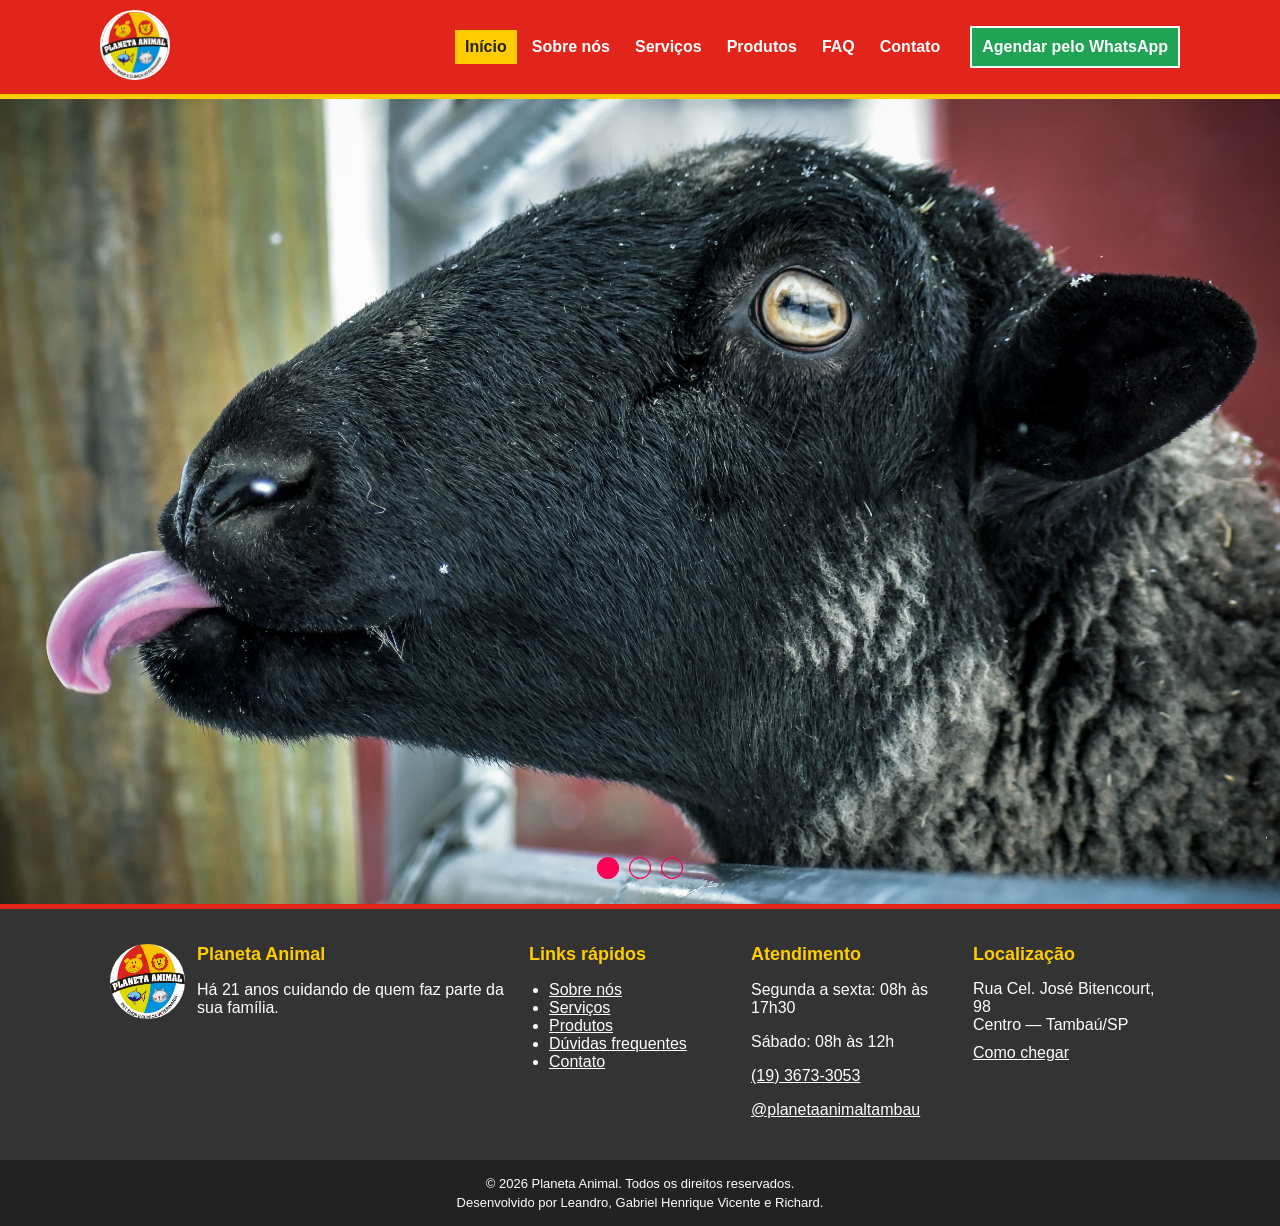
==== html/index.html @ a913d529 "Slider do index pronto, só falta trocar as imagens" ====
<!DOCTYPE html>
<html lang="pt-BR">
<head>
  <meta charset="UTF-8">
  <meta name="viewport" content="width=device-width, initial-scale=1.0">
  <meta name="description" content="Planeta Animal: pet shop, produtos, banho e tosa em Tambaú-SP.">
  <title>Início | Planeta Animal</title>
  <link rel="stylesheet" href="../css/style.css">
  <script src="../js/main.js" defer></script>
</head>
<body>
  <a class="skip-link" href="#conteudo">Pular para o conteúdo</a>
  <header class="site-header">
    <div class="header-container">
      <a class="brand" href="index.html" aria-label="Planeta Animal — página inicial">
        <img src="../assets/images/logo.jpg" alt="Planeta Animal Pet Shop e Clínica Veterinária" width="128" height="128">
      </a>
      <button class="menu-toggle" type="button" aria-expanded="false" aria-controls="main-menu" aria-label="Abrir menu">
        <span></span><span></span><span></span>
      </button>
      <nav class="main-nav" aria-label="Navegação principal">
        <ul id="main-menu" class="nav-list">
          <li><a href="index.html" aria-current="page">Início</a></li>
          <li><a href="sobre.html">Sobre nós</a></li>
          <li><a href="servicos.html">Serviços</a></li>
          <li><a href="produtos.html">Produtos</a></li>
          <li><a href="faq.html">FAQ</a></li>
          <li><a href="contato.html">Contato</a></li>
        </ul>
      </nav>
      <a class="whatsapp-button header-whatsapp" href="contato.html" aria-label="Agendar pelo WhatsApp — consulte o número na página de contato">Agendar pelo WhatsApp</a>
    </div>
  </header>

  <main id="conteudo" class="page-content home-page">






    <section class="slider" aria-label="Destaques">
        <div class="slider-content">

            <input type="radio" name="btn-radio" id="radio1" checked>
            <input type="radio" name="btn-radio" id="radio2">
            <input type="radio" name="btn-radio" id="radio3">

            <div class="slide-box primeiro">
                <img class="img-desktop" src="../assets/images/slide-1.jpg" alt="slide 1">
                <img class="img-mobile" src="../assets/images/slide-1.jpg" alt="slide 1">
            </div>

            <div class="slide-box">
                <img class="img-desktop" src="../assets/images/slide-2.jpg" alt="Cachorro da raça husky siberiano">
                <img class="img-mobile" src="../assets/images/slide-2.jpg" alt="Cachorro da raça husky siberiano">
            </div>

            <div class="slide-box">
                <img class="img-desktop" src="../assets/images/slide-3.jpg" alt="Terceiro destaque do Planeta Animal">
                <img class="img-mobile" src="../assets/images/slide-3.jpg" alt="Terceiro destaque do Planeta Animal">
            </div>

            <div class="nav-auto">
                <div class="auto-btn1"></div>
                <div class="auto-btn2"></div>
                <div class="auto-btn3"></div>
            </div>

            <div class="nav-manual">
                <label for="radio1" class="manual-btn"></label>
                <label for="radio2" class="manual-btn"></label>
                <label for="radio3" class="manual-btn"></label>
            </div>

        </div>
    </section>














  </main>

  <footer class="site-footer">
    <div class="footer-container">
      <section class="footer-brand" aria-labelledby="footer-brand-title">
        <img src="../assets/images/logo.jpg" alt="" width="96" height="96">
        <div><h2 id="footer-brand-title">Planeta Animal</h2><p>Há 21 anos cuidando de quem faz parte da sua família.</p></div>
      </section>
      <nav class="footer-section" aria-label="Links do rodapé">
        <h2>Links rápidos</h2>
        <ul><li><a href="sobre.html">Sobre nós</a></li><li><a href="servicos.html">Serviços</a></li><li><a href="produtos.html">Produtos</a></li><li><a href="faq.html">Dúvidas frequentes</a></li><li><a href="contato.html">Contato</a></li></ul>
      </nav>
      <section class="footer-section">
        <h2>Atendimento</h2>
        <p>Segunda a sexta: 08h às 17h30</p><p>Sábado: 08h às 12h</p><p><a href="tel:+551936733053">(19) 3673-3053</a></p><p><a href="https://www.instagram.com/planetaanimaltambau" target="_blank" rel="noopener noreferrer">@planetaanimaltambau</a></p>
      </section>
      <section class="footer-section">
        <h2>Localização</h2>
        <address>Rua Cel. José Bitencourt, 98<br>Centro — Tambaú/SP</address>
        <a class="footer-map-link" href="https://www.google.com/maps/search/?api=1&query=Rua+Cel.+Jose+Bitencourt+98+Tambau+SP" target="_blank" rel="noopener noreferrer">Como chegar</a>
      </section>
    </div>
    <div class="footer-bottom"><p>&copy; <span data-current-year>2026</span> Planeta Animal. Todos os direitos reservados.</p><p>Desenvolvido por Leandro, Gabriel Henrique Vicente e Richard.</p></div>
  </footer>
</body>
</html>
---- css/style.css ----
* { box-sizing: border-box; }

body {
  min-height: 100vh;
  margin: 0;
  display: flex;
  flex-direction: column;
  background-color: #fff8e8;
  color: #333;
  font-family: Arial, sans-serif;
}

a { color: #a80000; }
img { max-width: 100%; }
.skip-link { position: absolute; left: -9999px; }
.skip-link:focus { left: 10px; top: 10px; background: white; padding: 8px; }

/* cabecalho */
.site-header {
  background-color: #e1251b;
  border-bottom: 5px solid #ffcc00;
}

.header-container {
  max-width: 1100px;
  min-height: 90px;
  margin: auto;
  padding: 10px;
  display: flex;
  align-items: center;
  gap: 20px;
}

.brand img {
  width: 70px;
  height: 70px;
  border: 2px solid white;
  border-radius: 50%;
}

.main-nav { margin-left: auto; }

.nav-list {
  display: flex;
  gap: 5px;
  margin: 0;
  padding: 0;
  list-style: none;
}

.nav-list a {
  display: block;
  padding: 8px 10px;
  color: white;
  font-weight: bold;
  text-decoration: none;
}

.nav-list a:hover,
.nav-list a[aria-current="page"] {
  background-color: #ffcc00;
  color: #222;
}

.whatsapp-button {
  padding: 10px;
  background-color: #20a354;
  border: 2px solid white;
  color: white;
  font-weight: bold;
  text-decoration: none;
}

.menu-toggle {
  display: none;
  padding: 7px;
  background-color: #ffcc00;
  border: 1px solid black;
}

.menu-toggle span {
  display: block;
  width: 25px;
  height: 3px;
  margin: 4px;
  background-color: black;
}

/* conteudo das paginas */
.page-content {
  flex: 1;
  width: 90%;
  max-width: 1000px;
  min-height: 400px;
  margin: auto;
  padding: 80px 20px;
  text-align: center;
}

.page-content h1 {
  color: #c51d16;
  font-size: 40px;
}

.page-content p { font-size: 18px; }

.home-page {
    width: 100%;
    max-width: none;
    min-height: 0;
    padding: 0;
}

section.slider{
    position: relative;
    width: 100%;
    height: calc(100vh - 95px);
    overflow: hidden;
}

.slider-content{
    width: 300%;
    height: 100%;
    display: flex;
}

.slider-content input, .img-mobile{
    display: none;
}

.slide-box{
    width: 33.3333%;
    height: 100%;
    transition: 1s;
}

.slide-box img{
    width: 100%;
    height: 100%;
    display: block;
    object-fit: cover;
}

.nav-manual, .nav-auto{
    position: absolute;
    bottom: 25px;
    width: 100%;
    display: flex;
    justify-content: center;
}

.nav-manual .manual-btn, .nav-auto div{
    border: 1px solid #ff0054;
    padding: 10px;
    border-radius: 50%;
    cursor: pointer;
    transition: 0.2s;
}

.nav-manual .manual-btn:not(:last-child), .nav-auto div:not(:last-child){
    margin-right: 10px;
}

.nav-manual .manual-btn:hover{
    background-color: #ff0054;
}

#radio1:checked ~ .nav-auto .auto-btn1, #radio2:checked ~ .nav-auto .auto-btn2, #radio3:checked ~ .nav-auto .auto-btn3{
    background-color: #ff0054;
}

#radio1:checked ~ .primeiro{
    margin-left: 0%;
}

#radio2:checked ~ .primeiro{
    margin-left: -33.3333%;
}

#radio3:checked ~ .primeiro{
    margin-left: -66.6666%;
}

@media screen and (max-width: 900px) {
    .img-desktop{
        display: none;
    }

    .img-mobile{
        display: block;
    }

    section.slider{
        height: calc(100vh - 155px);
        min-height: 350px;
    }

    .nav-auto, .nav-manual{
        bottom: 15px;
    }
}

/* pagina de contato */
.contact-page {
  flex: 1;
  width: 90%;
  max-width: 950px;
  margin: auto;
  padding: 40px 0;
}

.contact-intro {
  margin-bottom: 30px;
  text-align: center;
}

.contact-intro h1 {
  color: #c51d16;
  font-size: 36px;
}

.eyebrow,
.panel-kicker {
  color: #c51d16;
  font-weight: bold;
  text-transform: uppercase;
}

.contact-lead { font-size: 18px; }
.contact-info { display: flex; flex-direction: column; gap: 20px; }

.contact-panel {
  padding: 20px;
  background-color: white;
  border: 2px solid #ccc;
}

.contact-panel-highlight { border-top: 8px solid #e1251b; }
.contact-actions { display: flex; gap: 10px; margin-top: 20px; }

.contact-action {
  flex: 1;
  padding: 12px;
  background-color: #eee;
  border: 1px solid #999;
  color: #222;
  text-decoration: none;
}

.contact-action-primary { border-left: 5px solid #e1251b; }
.contact-action-whatsapp { border-left: 5px solid green; }
.contact-action-instagram { border-left: 5px solid purple; }
.action-icon { display: inline-block; margin-right: 5px; font-size: 22px; }
.contact-action strong, .contact-action small { display: block; margin-top: 4px; }

.contact-details-grid {
  display: grid;
  grid-template-columns: 1fr 1fr;
  gap: 20px;
}

.hours-list div {
  display: flex;
  justify-content: space-between;
  padding: 8px 0;
  border-bottom: 1px solid #ccc;
}

.hours-list dt, .hours-list dd { margin: 0; }
.hours-list dd { font-weight: bold; }
.address-block { margin: 20px 0; font-style: normal; }
.text-link { font-weight: bold; }

/* rodape */
.site-footer {
  padding-top: 25px;
  background-color: #333;
  border-top: 5px solid #e1251b;
  color: white;
}

.footer-container {
  max-width: 1100px;
  margin: auto;
  padding: 10px 20px 25px;
  display: grid;
  grid-template-columns: 2fr 1fr 1fr 1fr;
  gap: 25px;
}

.footer-brand { display: flex; gap: 12px; }
.footer-brand img { width: 75px; height: 75px; border-radius: 50%; }
.site-footer h2 { margin-top: 0; color: #ffcc00; font-size: 18px; }
.footer-section ul { padding-left: 20px; }
.site-footer a { color: white; }
.footer-section address { font-style: normal; }
.footer-map-link { display: inline-block; margin-top: 10px; }

.footer-bottom {
  padding: 12px;
  background-color: #222;
  text-align: center;
  font-size: 13px;
}

.footer-bottom p { margin: 4px; }

/* versao para celular */
@media (max-width: 800px) {
  .header-container { flex-wrap: wrap; }
  .menu-toggle { display: block; margin-left: auto; }

  .main-nav {
    display: none;
    width: 100%;
    margin: 0;
    order: 4;
  }

  .main-nav.is-open { display: block; }
  .nav-list { display: block; }
  .nav-list a { border-bottom: 1px solid #ffcc00; }

  .header-whatsapp {
    order: 5;
    width: 100%;
    text-align: center;
  }

  .contact-actions,
  .contact-details-grid { display: block; }

  .contact-action,
  .contact-panel {
    display: block;
    margin-bottom: 12px;
  }

  .footer-container { grid-template-columns: 1fr; }
}
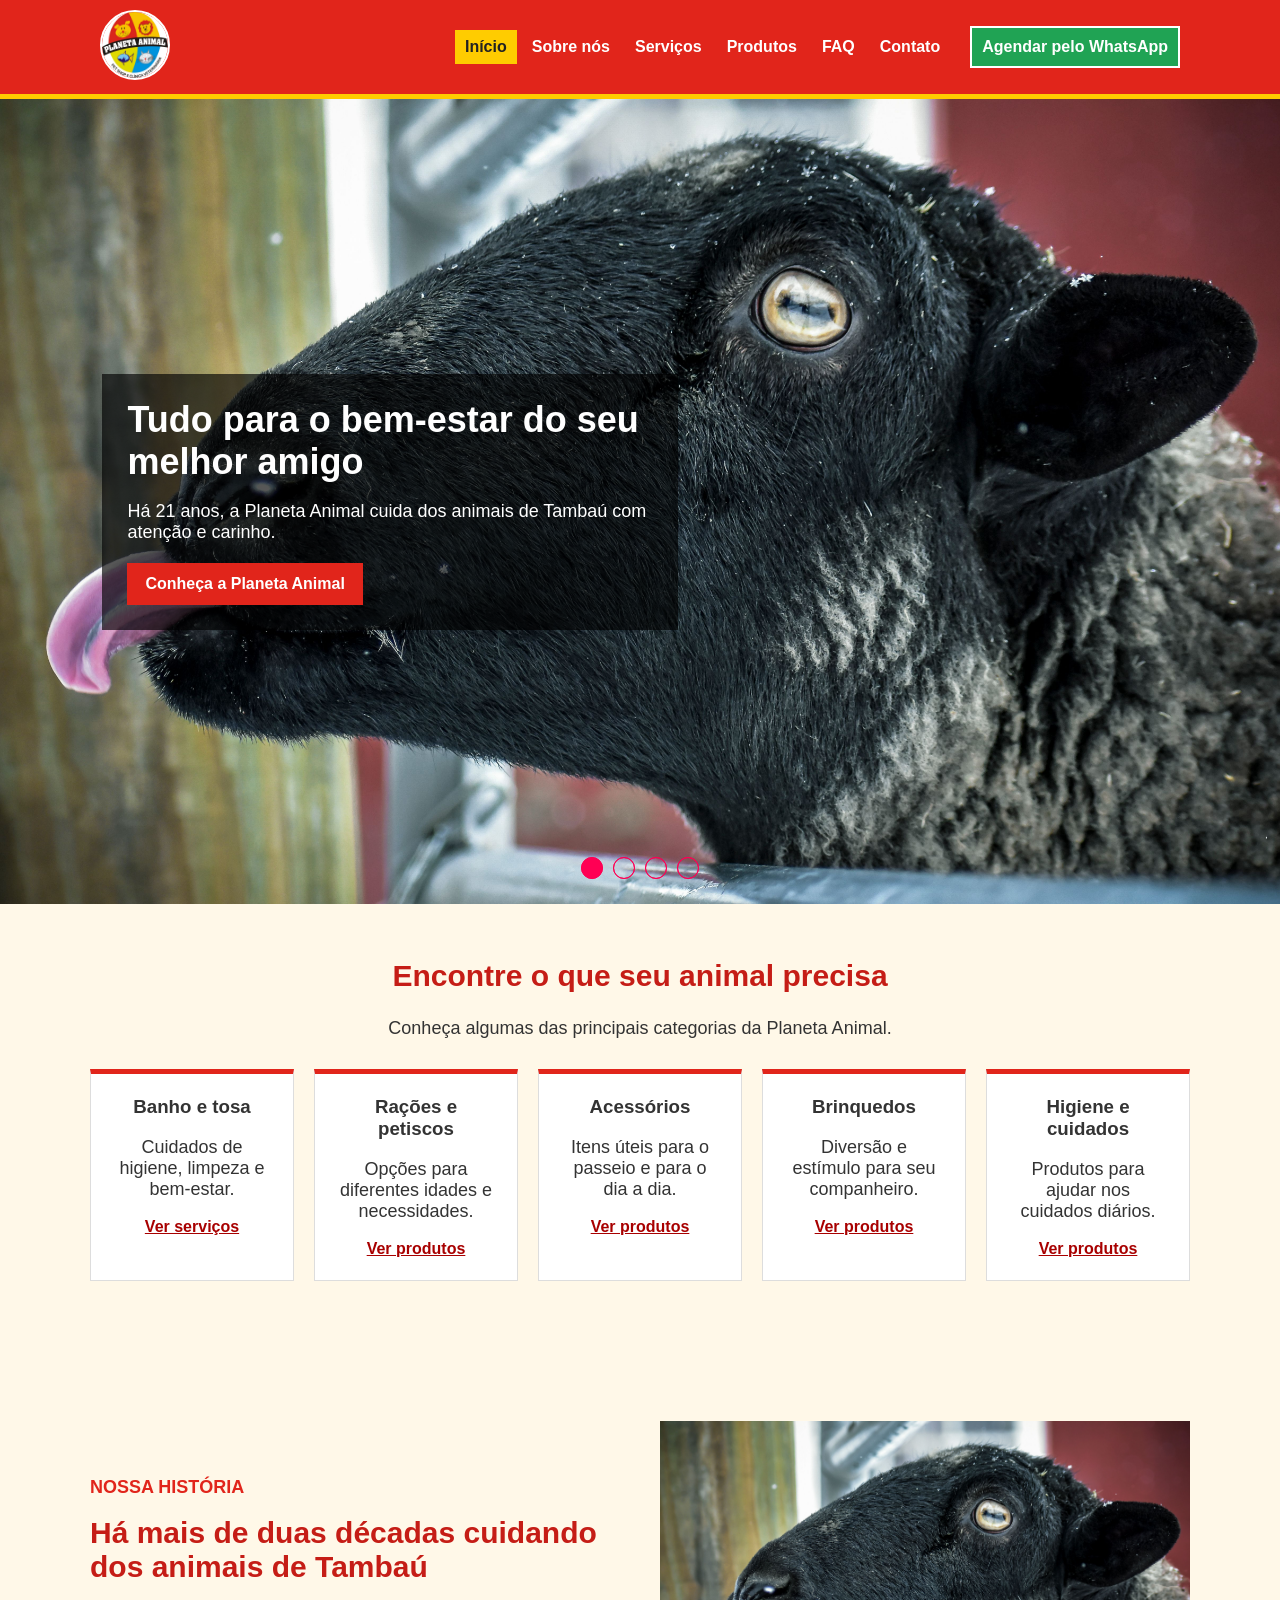
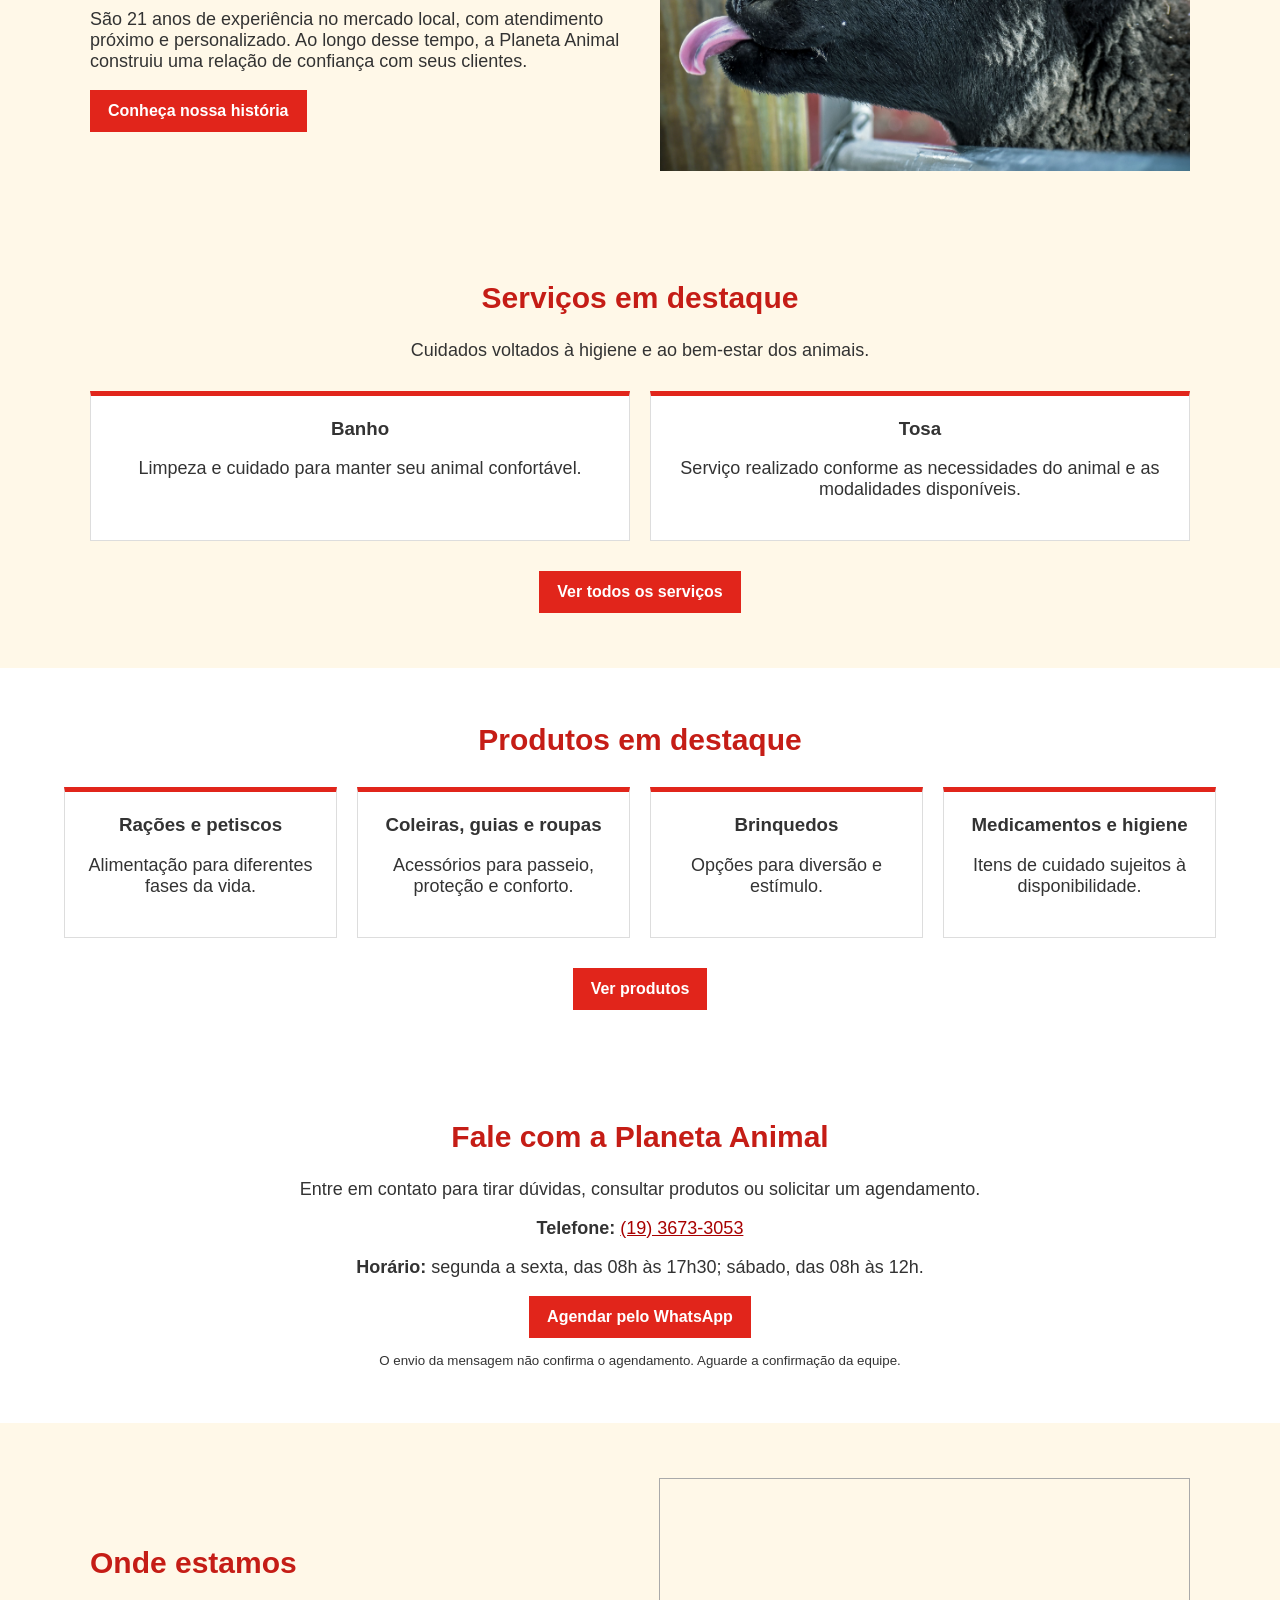
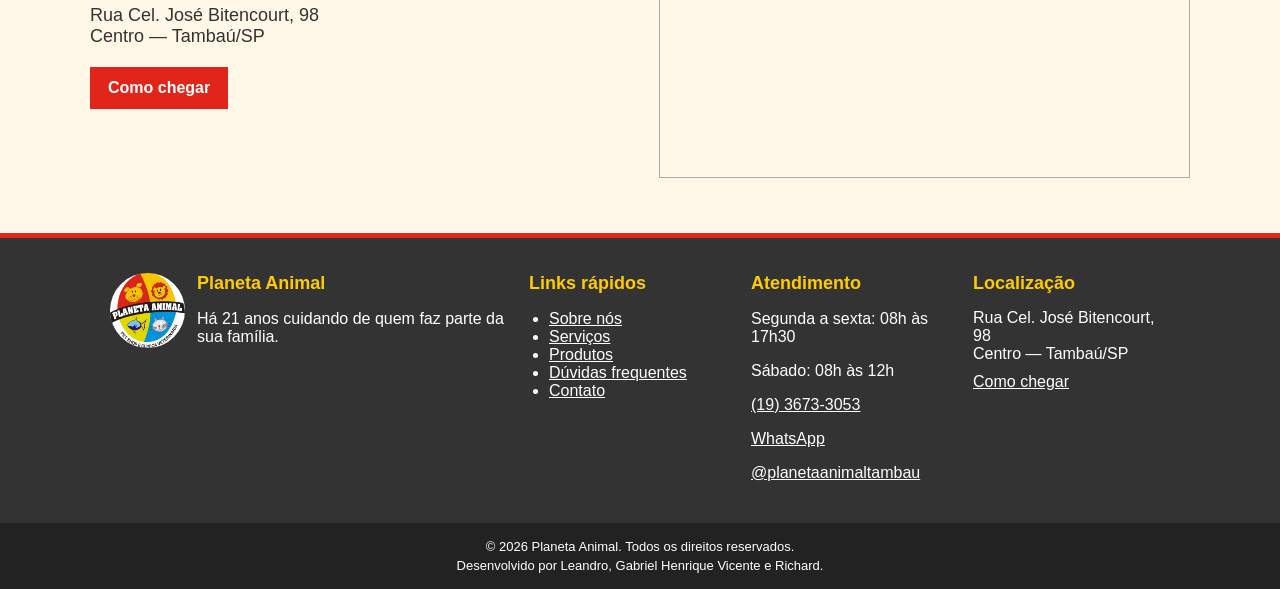
==== commit d45cdd87: "Conteudo do index(vou mudar para cards" ====
--- a/html/index.html
+++ b/html/index.html
@@ -45,50 +45,125 @@
             <input type="radio" name="btn-radio" id="radio1" checked>
             <input type="radio" name="btn-radio" id="radio2">
             <input type="radio" name="btn-radio" id="radio3">
+            <input type="radio" name="btn-radio" id="radio4">
 
             <div class="slide-box primeiro">
                 <img class="img-desktop" src="../assets/images/slide-1.jpg" alt="slide 1">
                 <img class="img-mobile" src="../assets/images/slide-1.jpg" alt="slide 1">
+                <div class="slide-texto">
+                  <h1>Tudo para o bem-estar do seu melhor amigo</h1>
+                  <p>Há 21 anos, a Planeta Animal cuida dos animais de Tambaú com atenção e carinho.</p>
+                  <a href="sobre.html">Conheça a Planeta Animal</a>
+                </div>
             </div>
 
             <div class="slide-box">
                 <img class="img-desktop" src="../assets/images/slide-2.jpg" alt="Cachorro da raça husky siberiano">
                 <img class="img-mobile" src="../assets/images/slide-2.jpg" alt="Cachorro da raça husky siberiano">
+                <div class="slide-texto">
+                  <h2>Banho e tosa com cuidado</h2>
+                  <p>Cuidados de higiene e bem-estar para deixar seu animal limpo e confortável.</p>
+                  <a href="servicos.html">Conheça nossos serviços</a>
+                </div>
             </div>
 
             <div class="slide-box">
                 <img class="img-desktop" src="../assets/images/slide-3.jpg" alt="Terceiro destaque do Planeta Animal">
                 <img class="img-mobile" src="../assets/images/slide-3.jpg" alt="Terceiro destaque do Planeta Animal">
+                <div class="slide-texto">
+                  <h2>Produtos para todas as fases</h2>
+                  <p>Rações, petiscos, acessórios, brinquedos e itens de higiene.</p>
+                  <a href="produtos.html">Conheça nossos produtos</a>
+                </div>
             </div>
 
-            <div class="nav-auto">
+            <div class="slide-box">
+                <img class="img-desktop" src="../assets/images/slide-1.jpg" alt="Atendimento da Planeta Animal">
+                <img class="img-mobile" src="../assets/images/slide-1.jpg" alt="Atendimento da Planeta Animal">
+                <div class="slide-texto">
+                  <h2>Entre em contato com nossa equipe</h2>
+                  <p>Atendimento de segunda a sexta, das 08h às 17h30, e sábado, das 08h às 12h.</p>
+                  <a href="contato.html">Falar pelo WhatsApp</a>
+                </div>
+            </div>
+
+            <div class="nav-auto" aria-hidden="true">
                 <div class="auto-btn1"></div>
                 <div class="auto-btn2"></div>
                 <div class="auto-btn3"></div>
+                <div class="auto-btn4"></div>
             </div>
 
             <div class="nav-manual">
-                <label for="radio1" class="manual-btn"></label>
-                <label for="radio2" class="manual-btn"></label>
-                <label for="radio3" class="manual-btn"></label>
+                <label for="radio1" class="manual-btn" aria-label="Mostrar destaque 1"></label>
+                <label for="radio2" class="manual-btn" aria-label="Mostrar destaque 2"></label>
+                <label for="radio3" class="manual-btn" aria-label="Mostrar destaque 3"></label>
+                <label for="radio4" class="manual-btn" aria-label="Mostrar destaque 4"></label>
             </div>
 
         </div>
     </section>
 
+    <section class="home-section" aria-labelledby="categorias-title">
+      <h2 id="categorias-title">Encontre o que seu animal precisa</h2>
+      <p>Conheça algumas das principais categorias da Planeta Animal.</p>
+      <div class="card-grid categories-grid">
+        <article class="home-card"><h3>Banho e tosa</h3><p>Cuidados de higiene, limpeza e bem-estar.</p><a href="servicos.html">Ver serviços</a></article>
+        <article class="home-card"><h3>Rações e petiscos</h3><p>Opções para diferentes idades e necessidades.</p><a href="produtos.html">Ver produtos</a></article>
+        <article class="home-card"><h3>Acessórios</h3><p>Itens úteis para o passeio e para o dia a dia.</p><a href="produtos.html">Ver produtos</a></article>
+        <article class="home-card"><h3>Brinquedos</h3><p>Diversão e estímulo para seu companheiro.</p><a href="produtos.html">Ver produtos</a></article>
+        <article class="home-card"><h3>Higiene e cuidados</h3><p>Produtos para ajudar nos cuidados diários.</p><a href="produtos.html">Ver produtos</a></article>
+      </div>
+    </section>
 
+    <section class="home-section tradition-section" aria-labelledby="tradicao-title">
+      <div>
+        <p class="section-label">Nossa história</p>
+        <h2 id="tradicao-title">Há mais de duas décadas cuidando dos animais de Tambaú</h2>
+        <p>São 21 anos de experiência no mercado local, com atendimento próximo e personalizado. Ao longo desse tempo, a Planeta Animal construiu uma relação de confiança com seus clientes.</p>
+        <a class="home-button" href="sobre.html">Conheça nossa história</a>
+      </div>
+      <img src="../assets/images/slide-1.jpg" alt="Animal atendido pela Planeta Animal">
+    </section>
 
+    <section class="home-section" aria-labelledby="servicos-title">
+      <h2 id="servicos-title">Serviços em destaque</h2>
+      <p>Cuidados voltados à higiene e ao bem-estar dos animais.</p>
+      <div class="card-grid two-columns">
+        <article class="home-card"><h3>Banho</h3><p>Limpeza e cuidado para manter seu animal confortável.</p></article>
+        <article class="home-card"><h3>Tosa</h3><p>Serviço realizado conforme as necessidades do animal e as modalidades disponíveis.</p></article>
+      </div>
+      <a class="home-button" href="servicos.html">Ver todos os serviços</a>
+    </section>
 
+    <section class="home-section products-section" aria-labelledby="produtos-title">
+      <h2 id="produtos-title">Produtos em destaque</h2>
+      <div class="card-grid products-grid">
+        <article class="home-card"><h3>Rações e petiscos</h3><p>Alimentação para diferentes fases da vida.</p></article>
+        <article class="home-card"><h3>Coleiras, guias e roupas</h3><p>Acessórios para passeio, proteção e conforto.</p></article>
+        <article class="home-card"><h3>Brinquedos</h3><p>Opções para diversão e estímulo.</p></article>
+        <article class="home-card"><h3>Medicamentos e higiene</h3><p>Itens de cuidado sujeitos à disponibilidade.</p></article>
+      </div>
+      <a class="home-button" href="produtos.html">Ver produtos</a>
+    </section>
 
+    <section class="home-section contact-call" aria-labelledby="contato-title">
+      <h2 id="contato-title">Fale com a Planeta Animal</h2>
+      <p>Entre em contato para tirar dúvidas, consultar produtos ou solicitar um agendamento.</p>
+      <p><strong>Telefone:</strong> <a href="tel:+551936733053">(19) 3673-3053</a></p>
+      <p><strong>Horário:</strong> segunda a sexta, das 08h às 17h30; sábado, das 08h às 12h.</p>
+      <a class="home-button" href="contato.html">Agendar pelo WhatsApp</a>
+      <small>O envio da mensagem não confirma o agendamento. Aguarde a confirmação da equipe.</small>
+    </section>
 
-
-
-
-
-
-
-
-
+    <section class="home-section location-section" aria-labelledby="localizacao-title">
+      <div>
+        <h2 id="localizacao-title">Onde estamos</h2>
+        <address>Rua Cel. José Bitencourt, 98<br>Centro — Tambaú/SP</address>
+        <a class="home-button" href="https://www.google.com/maps/search/?api=1&amp;query=Rua+Cel.+Jose+Bitencourt+98+Tambau+SP" target="_blank" rel="noopener noreferrer">Como chegar</a>
+      </div>
+      <iframe class="map-preview" src="https://www.google.com/maps?q=Rua+Cel.+Jose+Bitencourt+98+Tambau+SP&amp;output=embed" title="Mapa da localização da Planeta Animal" loading="lazy"></iframe>
+    </section>
   </main>
 
   <footer class="site-footer">
@@ -103,7 +178,7 @@
       </nav>
       <section class="footer-section">
         <h2>Atendimento</h2>
-        <p>Segunda a sexta: 08h às 17h30</p><p>Sábado: 08h às 12h</p><p><a href="tel:+551936733053">(19) 3673-3053</a></p><p><a href="https://www.instagram.com/planetaanimaltambau" target="_blank" rel="noopener noreferrer">@planetaanimaltambau</a></p>
+        <p>Segunda a sexta: 08h às 17h30</p><p>Sábado: 08h às 12h</p><p><a href="tel:+551936733053">(19) 3673-3053</a></p><p><a href="contato.html">WhatsApp</a></p><p><a href="https://www.instagram.com/planetaanimaltambau" target="_blank" rel="noopener noreferrer">@planetaanimaltambau</a></p>
       </section>
       <section class="footer-section">
         <h2>Localização</h2>
--- a/css/style.css
+++ b/css/style.css
@@ -119,7 +119,7 @@
 }
 
 .slider-content{
-    width: 300%;
+    width: 400%;
     height: 100%;
     display: flex;
 }
@@ -129,7 +129,8 @@
 }
 
 .slide-box{
-    width: 33.3333%;
+    position: relative;
+    width: 25%;
     height: 100%;
     transition: 1s;
 }
@@ -165,7 +166,7 @@
     background-color: #ff0054;
 }
 
-#radio1:checked ~ .nav-auto .auto-btn1, #radio2:checked ~ .nav-auto .auto-btn2, #radio3:checked ~ .nav-auto .auto-btn3{
+#radio1:checked ~ .nav-auto .auto-btn1, #radio2:checked ~ .nav-auto .auto-btn2, #radio3:checked ~ .nav-auto .auto-btn3, #radio4:checked ~ .nav-auto .auto-btn4{
     background-color: #ff0054;
 }
 
@@ -174,11 +175,153 @@
 }
 
 #radio2:checked ~ .primeiro{
-    margin-left: -33.3333%;
+    margin-left: -25%;
 }
 
 #radio3:checked ~ .primeiro{
-    margin-left: -66.6666%;
+    margin-left: -50%;
+}
+
+#radio4:checked ~ .primeiro{
+    margin-left: -75%;
+}
+
+.slide-texto {
+    position: absolute;
+    top: 50%;
+    left: 8%;
+    width: 45%;
+    padding: 25px;
+    background-color: rgba(0, 0, 0, 0.65);
+    color: white;
+    text-align: left;
+    transform: translateY(-50%);
+}
+
+.slide-texto h1,
+.slide-texto h2 {
+    margin: 0 0 10px;
+    color: white;
+    font-size: 36px;
+}
+
+.slide-texto p {
+    margin-bottom: 20px;
+    font-size: 18px;
+}
+
+.slide-texto a,
+.home-button {
+    display: inline-block;
+    padding: 12px 18px;
+    background-color: #e1251b;
+    color: white;
+    font-weight: bold;
+    text-decoration: none;
+}
+
+.home-section {
+    width: 90%;
+    max-width: 1100px;
+    margin: 0 auto;
+    padding: 55px 0;
+    text-align: center;
+}
+
+.home-section h2 {
+    margin-top: 0;
+    color: #c51d16;
+    font-size: 30px;
+}
+
+.card-grid {
+    display: grid;
+    gap: 20px;
+    margin: 30px 0;
+}
+
+.categories-grid {
+    grid-template-columns: repeat(5, 1fr);
+}
+
+.two-columns {
+    grid-template-columns: repeat(2, 1fr);
+}
+
+.products-grid {
+    grid-template-columns: repeat(4, 1fr);
+}
+
+.home-card {
+    padding: 22px;
+    background-color: white;
+    border: 1px solid #ddd;
+    border-top: 5px solid #e1251b;
+}
+
+.home-card h3 {
+    margin-top: 0;
+}
+
+.home-card a {
+    font-weight: bold;
+}
+
+.tradition-section,
+.location-section {
+    display: flex;
+    align-items: center;
+    gap: 40px;
+    text-align: left;
+}
+
+.tradition-section div,
+.tradition-section img,
+.location-section div,
+.map-preview {
+    flex: 1;
+}
+
+.tradition-section img {
+    width: 50%;
+    max-height: 350px;
+    object-fit: cover;
+}
+
+.section-label {
+    color: #e1251b;
+    font-weight: bold;
+    text-transform: uppercase;
+}
+
+.products-section,
+.contact-call {
+    width: 100%;
+    max-width: none;
+    padding-right: 5%;
+    padding-left: 5%;
+    background-color: white;
+}
+
+.contact-call small {
+    display: block;
+    margin-top: 15px;
+}
+
+.location-section {
+    justify-content: space-between;
+}
+
+.location-section address {
+    margin-bottom: 20px;
+    font-style: normal;
+    font-size: 18px;
+}
+
+.map-preview {
+    width: 100%;
+    height: 300px;
+    border: 1px solid #aaa;
 }
 
 @media screen and (max-width: 900px) {
@@ -197,6 +340,42 @@
 
     .nav-auto, .nav-manual{
         bottom: 15px;
+    }
+
+    .slide-texto {
+        left: 5%;
+        width: 90%;
+        padding: 18px;
+    }
+
+    .slide-texto h1,
+    .slide-texto h2 {
+        font-size: 26px;
+    }
+
+    .slide-texto p {
+        font-size: 16px;
+    }
+
+    .categories-grid,
+    .two-columns,
+    .products-grid {
+        grid-template-columns: 1fr;
+    }
+
+    .tradition-section,
+    .location-section {
+        display: block;
+        text-align: center;
+    }
+
+    .tradition-section img {
+        width: 100%;
+        margin-top: 25px;
+    }
+
+    .location-section .home-button {
+        margin-top: 20px;
     }
 }
 
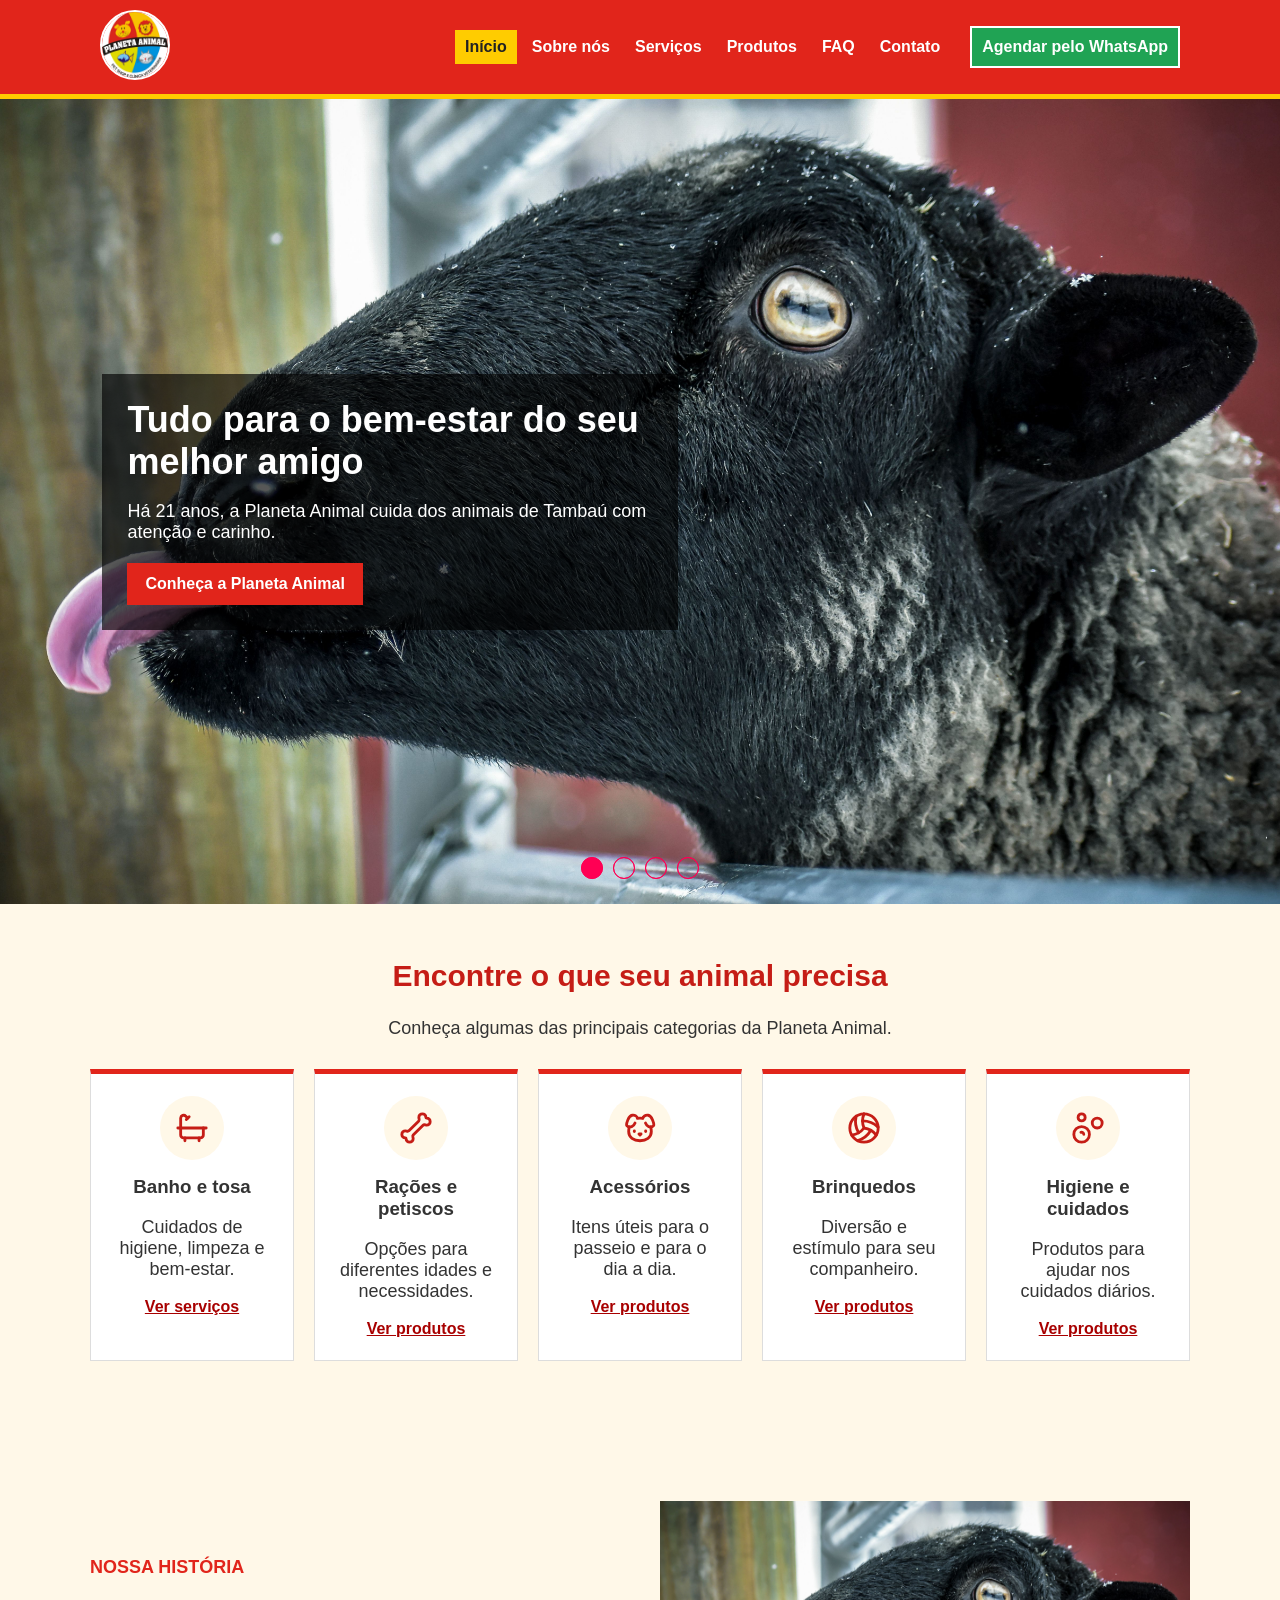
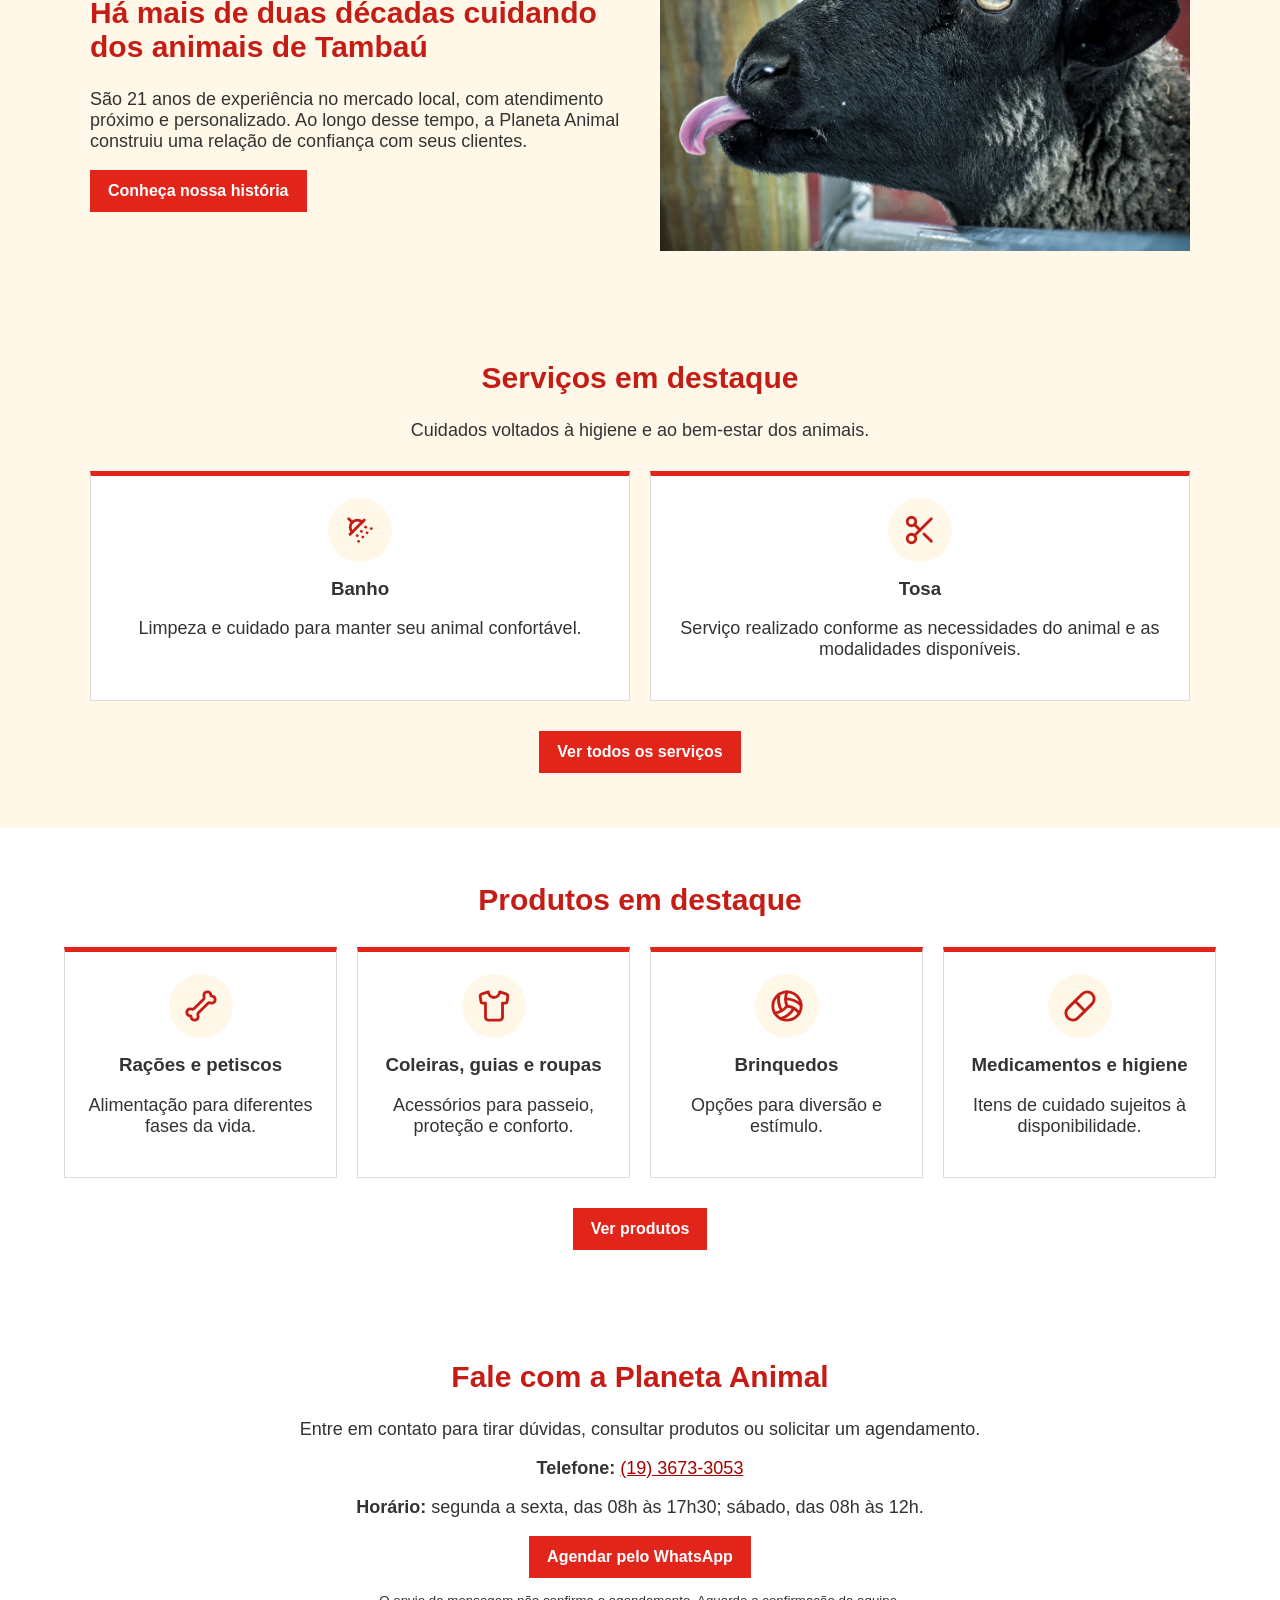
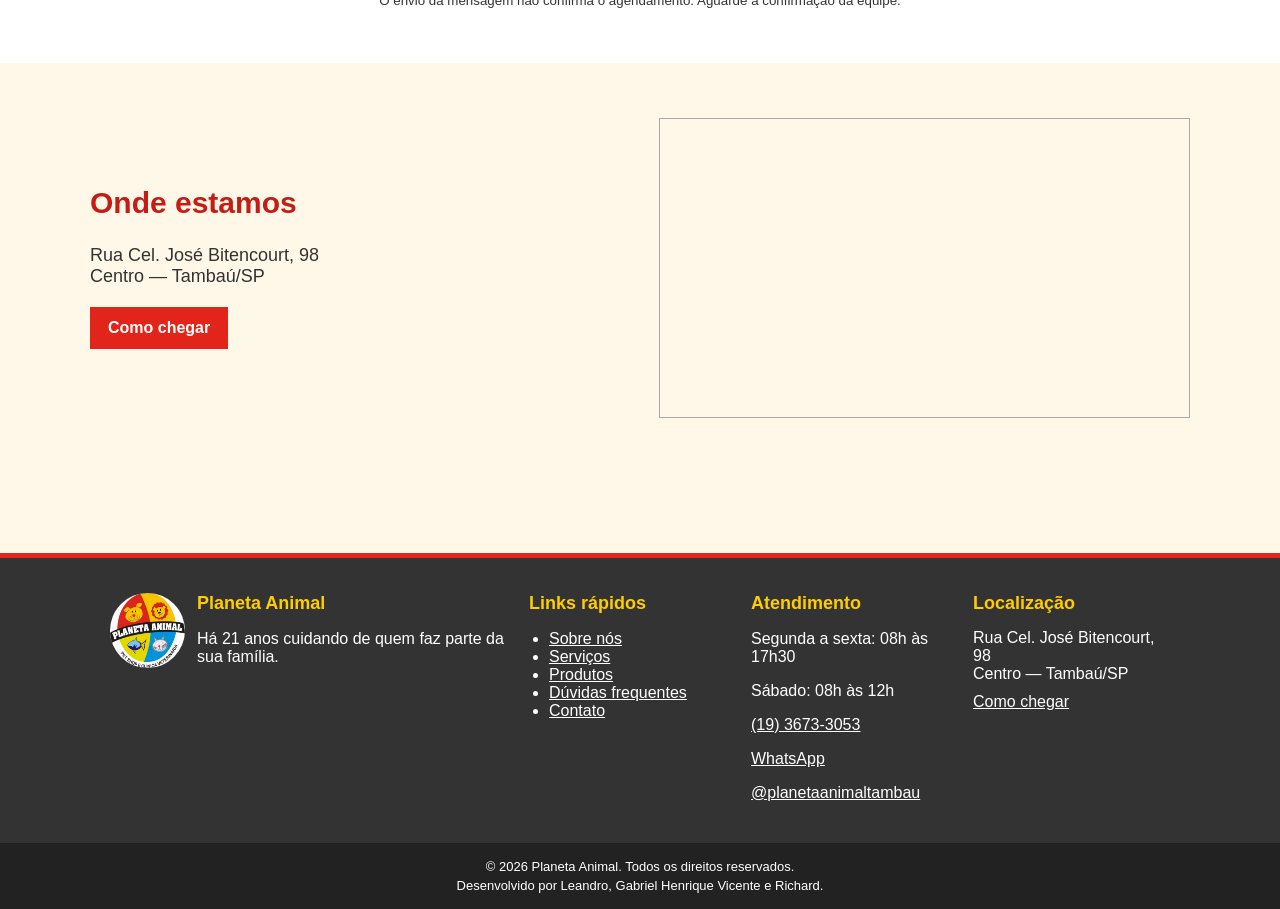
==== commit 296f3c62: "icones na pagina inicial" ====
--- a/html/index.html
+++ b/html/index.html
@@ -68,8 +68,8 @@
             </div>
 
             <div class="slide-box">
-                <img class="img-desktop" src="../assets/images/slide-3.jpg" alt="Terceiro destaque do Planeta Animal">
-                <img class="img-mobile" src="../assets/images/slide-3.jpg" alt="Terceiro destaque do Planeta Animal">
+                <img class="img-desktop" src="../assets/images/slide-2.jpg" alt="Cachorro da raça husky siberiano">
+                <img class="img-mobile" src="../assets/images/slide-2.jpg" alt="Cachorro da raça husky siberiano">
                 <div class="slide-texto">
                   <h2>Produtos para todas as fases</h2>
                   <p>Rações, petiscos, acessórios, brinquedos e itens de higiene.</p>
@@ -108,11 +108,11 @@
       <h2 id="categorias-title">Encontre o que seu animal precisa</h2>
       <p>Conheça algumas das principais categorias da Planeta Animal.</p>
       <div class="card-grid categories-grid">
-        <article class="home-card"><h3>Banho e tosa</h3><p>Cuidados de higiene, limpeza e bem-estar.</p><a href="servicos.html">Ver serviços</a></article>
-        <article class="home-card"><h3>Rações e petiscos</h3><p>Opções para diferentes idades e necessidades.</p><a href="produtos.html">Ver produtos</a></article>
-        <article class="home-card"><h3>Acessórios</h3><p>Itens úteis para o passeio e para o dia a dia.</p><a href="produtos.html">Ver produtos</a></article>
-        <article class="home-card"><h3>Brinquedos</h3><p>Diversão e estímulo para seu companheiro.</p><a href="produtos.html">Ver produtos</a></article>
-        <article class="home-card"><h3>Higiene e cuidados</h3><p>Produtos para ajudar nos cuidados diários.</p><a href="produtos.html">Ver produtos</a></article>
+        <article class="home-card"><span class="card-icon" aria-hidden="true"><img src="../assets/icons/bath.svg" alt="" width="34" height="34"></span><h3>Banho e tosa</h3><p>Cuidados de higiene, limpeza e bem-estar.</p><a href="servicos.html">Ver serviços</a></article>
+        <article class="home-card"><span class="card-icon" aria-hidden="true"><img src="../assets/icons/bone.svg" alt="" width="34" height="34"></span><h3>Rações e petiscos</h3><p>Opções para diferentes idades e necessidades.</p><a href="produtos.html">Ver produtos</a></article>
+        <article class="home-card"><span class="card-icon" aria-hidden="true"><img src="../assets/icons/dog.svg" alt="" width="34" height="34"></span><h3>Acessórios</h3><p>Itens úteis para o passeio e para o dia a dia.</p><a href="produtos.html">Ver produtos</a></article>
+        <article class="home-card"><span class="card-icon" aria-hidden="true"><img src="../assets/icons/volleyball.svg" alt="" width="34" height="34"></span><h3>Brinquedos</h3><p>Diversão e estímulo para seu companheiro.</p><a href="produtos.html">Ver produtos</a></article>
+        <article class="home-card"><span class="card-icon" aria-hidden="true"><img src="../assets/icons/bubbles.svg" alt="" width="34" height="34"></span><h3>Higiene e cuidados</h3><p>Produtos para ajudar nos cuidados diários.</p><a href="produtos.html">Ver produtos</a></article>
       </div>
     </section>
 
@@ -130,8 +130,8 @@
       <h2 id="servicos-title">Serviços em destaque</h2>
       <p>Cuidados voltados à higiene e ao bem-estar dos animais.</p>
       <div class="card-grid two-columns">
-        <article class="home-card"><h3>Banho</h3><p>Limpeza e cuidado para manter seu animal confortável.</p></article>
-        <article class="home-card"><h3>Tosa</h3><p>Serviço realizado conforme as necessidades do animal e as modalidades disponíveis.</p></article>
+        <article class="home-card"><span class="card-icon" aria-hidden="true"><img src="../assets/icons/shower-head.svg" alt="" width="34" height="34"></span><h3>Banho</h3><p>Limpeza e cuidado para manter seu animal confortável.</p></article>
+        <article class="home-card"><span class="card-icon" aria-hidden="true"><img src="../assets/icons/scissors.svg" alt="" width="34" height="34"></span><h3>Tosa</h3><p>Serviço realizado conforme as necessidades do animal e as modalidades disponíveis.</p></article>
       </div>
       <a class="home-button" href="servicos.html">Ver todos os serviços</a>
     </section>
@@ -139,10 +139,10 @@
     <section class="home-section products-section" aria-labelledby="produtos-title">
       <h2 id="produtos-title">Produtos em destaque</h2>
       <div class="card-grid products-grid">
-        <article class="home-card"><h3>Rações e petiscos</h3><p>Alimentação para diferentes fases da vida.</p></article>
-        <article class="home-card"><h3>Coleiras, guias e roupas</h3><p>Acessórios para passeio, proteção e conforto.</p></article>
-        <article class="home-card"><h3>Brinquedos</h3><p>Opções para diversão e estímulo.</p></article>
-        <article class="home-card"><h3>Medicamentos e higiene</h3><p>Itens de cuidado sujeitos à disponibilidade.</p></article>
+        <article class="home-card"><span class="card-icon" aria-hidden="true"><img src="../assets/icons/bone.svg" alt="" width="34" height="34"></span><h3>Rações e petiscos</h3><p>Alimentação para diferentes fases da vida.</p></article>
+        <article class="home-card"><span class="card-icon" aria-hidden="true"><img src="../assets/icons/shirt.svg" alt="" width="34" height="34"></span><h3>Coleiras, guias e roupas</h3><p>Acessórios para passeio, proteção e conforto.</p></article>
+        <article class="home-card"><span class="card-icon" aria-hidden="true"><img src="../assets/icons/volleyball.svg" alt="" width="34" height="34"></span><h3>Brinquedos</h3><p>Opções para diversão e estímulo.</p></article>
+        <article class="home-card"><span class="card-icon" aria-hidden="true"><img src="../assets/icons/pill.svg" alt="" width="34" height="34"></span><h3>Medicamentos e higiene</h3><p>Itens de cuidado sujeitos à disponibilidade.</p></article>
       </div>
       <a class="home-button" href="produtos.html">Ver produtos</a>
     </section>
--- a/css/style.css
+++ b/css/style.css
@@ -259,6 +259,24 @@
     border-top: 5px solid #e1251b;
 }
 
+/* Icones SVG salvos na pasta assets/icons. */
+.card-icon {
+    display: flex;
+    align-items: center;
+    justify-content: center;
+    width: 64px;
+    height: 64px;
+    margin: 0 auto 16px;
+    border-radius: 50%;
+    background-color: #fff8e8;
+}
+
+.card-icon img {
+    display: block;
+    width: 34px;
+    height: 34px;
+}
+
 .home-card h3 {
     margin-top: 0;
 }
@@ -382,73 +400,103 @@
 /* pagina de contato */
 .contact-page {
   flex: 1;
-  width: 90%;
-  max-width: 950px;
+  width: min(92%, 1120px);
   margin: auto;
-  padding: 40px 0;
+  padding: 64px 0 80px;
 }
 
 .contact-intro {
-  margin-bottom: 30px;
-  text-align: center;
+  max-width: 760px;
+  margin: 0 auto 64px;
+  text-align: left;
 }
 
 .contact-intro h1 {
-  color: #c51d16;
-  font-size: 36px;
+  max-width: 700px;
+  margin: 10px 0 18px;
+  color: #9c1b17;
+  font-family: Georgia, serif;
+  font-size: clamp(2.5rem, 5vw, 4.4rem);
+  line-height: 1.05;
 }
 
 .eyebrow,
 .panel-kicker {
-  color: #c51d16;
+  margin: 0;
+  color: #b1221b;
+  font-size: 12px;
+  letter-spacing: 1.8px;
   font-weight: bold;
   text-transform: uppercase;
 }
 
-.contact-lead { font-size: 18px; }
-.contact-info { display: flex; flex-direction: column; gap: 20px; }
+.contact-lead { max-width: 620px; margin: 0; font-size: 18px; line-height: 1.7; }
+.contact-section, .store-section, .location-section, .hours-section { margin-bottom: 80px; }
+.section-heading { margin-bottom: 24px; }
+.section-heading h2, .store-copy h2 { margin: 8px 0 0; color: #292929; font-family: Georgia, serif; font-size: clamp(1.8rem, 3vw, 2.7rem); }
+
+.contact-actions { display: grid; grid-template-columns: repeat(3, 1fr); gap: 16px; }
 
 .contact-panel {
   padding: 20px;
   background-color: white;
-  border: 2px solid #ccc;
-}
-
-.contact-panel-highlight { border-top: 8px solid #e1251b; }
-.contact-actions { display: flex; gap: 10px; margin-top: 20px; }
+  border: 1px solid #eadfd0;
+}
 
 .contact-action {
-  flex: 1;
-  padding: 12px;
-  background-color: #eee;
-  border: 1px solid #999;
+  min-height: 126px;
+  display: grid;
+  grid-template-columns: auto 1fr auto;
+  align-items: center;
+  gap: 14px;
+  padding: 22px;
+  background: #fff;
+  border: 1px solid #e7ddd0;
+  border-top: 4px solid #e1251b;
+  border-radius: 8px;
   color: #222;
   text-decoration: none;
-}
-
-.contact-action-primary { border-left: 5px solid #e1251b; }
-.contact-action-whatsapp { border-left: 5px solid green; }
-.contact-action-instagram { border-left: 5px solid purple; }
-.action-icon { display: inline-block; margin-right: 5px; font-size: 22px; }
-.contact-action strong, .contact-action small { display: block; margin-top: 4px; }
-
-.contact-details-grid {
-  display: grid;
-  grid-template-columns: 1fr 1fr;
-  gap: 20px;
-}
-
-.hours-list div {
-  display: flex;
-  justify-content: space-between;
-  padding: 8px 0;
-  border-bottom: 1px solid #ccc;
-}
-
+  box-shadow: 0 8px 20px rgba(77, 47, 29, .06);
+  transition: transform .2s ease, box-shadow .2s ease;
+}
+.contact-action:hover, .contact-action:focus-visible { transform: translateY(-4px); box-shadow: 0 14px 28px rgba(77, 47, 29, .12); }
+
+.contact-action-whatsapp { border-top-color: #168c4c; }
+.contact-action-instagram { border-top-color: #c13584; }
+.action-icon { display: grid; width: 42px; height: 42px; place-items: center; border-radius: 50%; background: #fae6e1; color: #b1221b; font-size: 20px; font-weight: bold; }
+.contact-action-whatsapp .action-icon { background: #e0f4e8; color: #168c4c; font-size: 12px; }
+.contact-action-instagram .action-icon { background: linear-gradient(135deg, #f9ce34, #ee2a7b, #6228d7); color: white; }
+.contact-action strong, .contact-action small { display: block; }
+.contact-action strong { margin-bottom: 6px; font-size: 15px; }
+.contact-action small { color: #6f675f; font-size: 13px; }
+.action-arrow { color: #b1221b; font-size: 21px; }
+
+.store-section { display: grid; grid-template-columns: minmax(0, 1.3fr) minmax(300px, .7fr); gap: 56px; align-items: center; }
+.store-photo { position: relative; min-height: 440px; margin: 0; overflow: hidden; border-radius: 8px; box-shadow: 0 16px 30px rgba(77, 47, 29, .14); }
+.store-photo img { width: 100%; height: 100%; min-height: 440px; display: block; object-fit: cover; transition: transform .5s ease; }
+.store-photo:hover img { transform: scale(1.04); }
+.store-photo figcaption { position: absolute; bottom: 20px; left: 20px; padding: 10px 14px; background: rgba(255,255,255,.94); border-radius: 4px; color: #292929; font-weight: bold; }
+.store-copy > p:not(.eyebrow) { margin: 22px 0; color: #635c54; line-height: 1.7; }
+.address-block { margin: 24px 0; font-style: normal; line-height: 1.7; }
+.primary-link { display: inline-flex; align-items: center; gap: 12px; padding: 13px 18px; background: #b1221b; border-radius: 4px; color: white; font-weight: bold; text-decoration: none; transition: background .2s ease, transform .2s ease; }
+.primary-link:hover, .primary-link:focus-visible { background: #861713; transform: translateY(-2px); }
+
+.location-layout { display: grid; grid-template-columns: minmax(0, 1.5fr) minmax(260px, .5fr); gap: 24px; align-items: stretch; }
+.map-frame { min-height: 360px; overflow: hidden; border-radius: 8px; box-shadow: 0 10px 24px rgba(77, 47, 29, .1); }
+.map-frame iframe { width: 100%; height: 100%; min-height: 360px; display: block; border: 0; }
+.location-copy { display: flex; flex-direction: column; justify-content: center; padding: 30px; background: #f7eee2; border-left: 4px solid #e1251b; border-radius: 8px; }
+.location-pin { margin: 0 0 18px; color: #e1251b; font-size: 30px; }
+.location-copy address { margin-bottom: 26px; font-style: normal; line-height: 1.7; }
+
+.hours-section { max-width: 820px; }
+.hours-list { margin: 0; background: #fff; border-top: 1px solid #e7ddd0; }
+.hours-list div { display: grid; grid-template-columns: 1fr auto; gap: 20px; align-items: center; padding: 20px 22px; border: 1px solid #e7ddd0; border-top: 0; }
 .hours-list dt, .hours-list dd { margin: 0; }
 .hours-list dd { font-weight: bold; }
-.address-block { margin: 20px 0; font-style: normal; }
-.text-link { font-weight: bold; }
+.hours-current { position: relative; background: #fffaf2; border-left: 4px solid #168c4c !important; }
+.hours-current dd { color: #168c4c; }
+.hours-current span { grid-column: 1 / -1; margin-top: -12px; color: #6f675f; font-size: 12px; }
+
 
 /* rodape */
 .site-footer {
@@ -506,14 +554,17 @@
     text-align: center;
   }
 
-  .contact-actions,
-  .contact-details-grid { display: block; }
-
-  .contact-action,
-  .contact-panel {
-    display: block;
-    margin-bottom: 12px;
-  }
+  .contact-page { padding-top: 42px; }
+  .contact-intro { margin-bottom: 48px; }
+  .contact-intro h1 { font-size: 2.6rem; }
+  .contact-section, .store-section, .location-section, .hours-section { margin-bottom: 56px; }
+  .contact-actions, .store-section, .location-layout { grid-template-columns: 1fr; }
+  .contact-action { min-height: 96px; }
+  .store-section { gap: 28px; }
+  .store-photo, .store-photo img { min-height: 300px; }
+  .location-copy { min-height: 220px; }
+  .hours-list div { grid-template-columns: 1fr; gap: 8px; }
+  .hours-list dd { font-size: 15px; }
 
   .footer-container { grid-template-columns: 1fr; }
 }
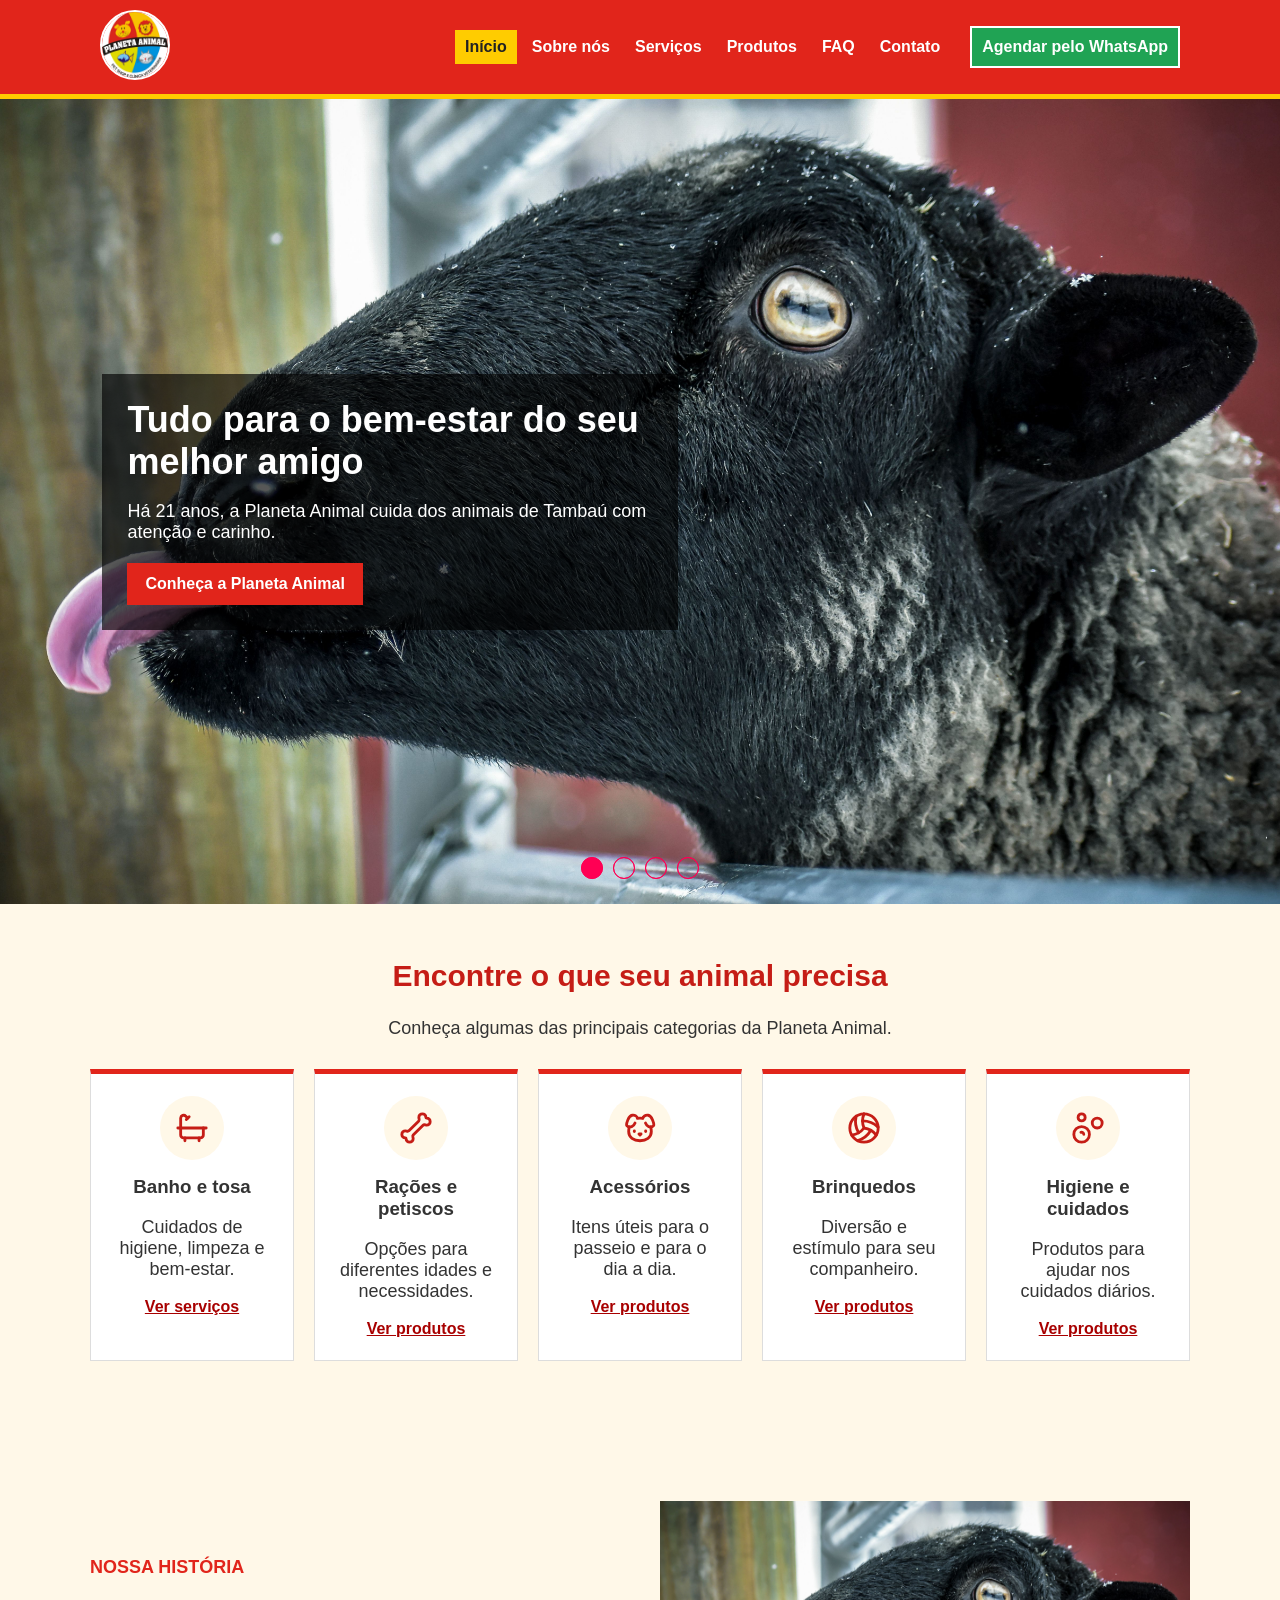
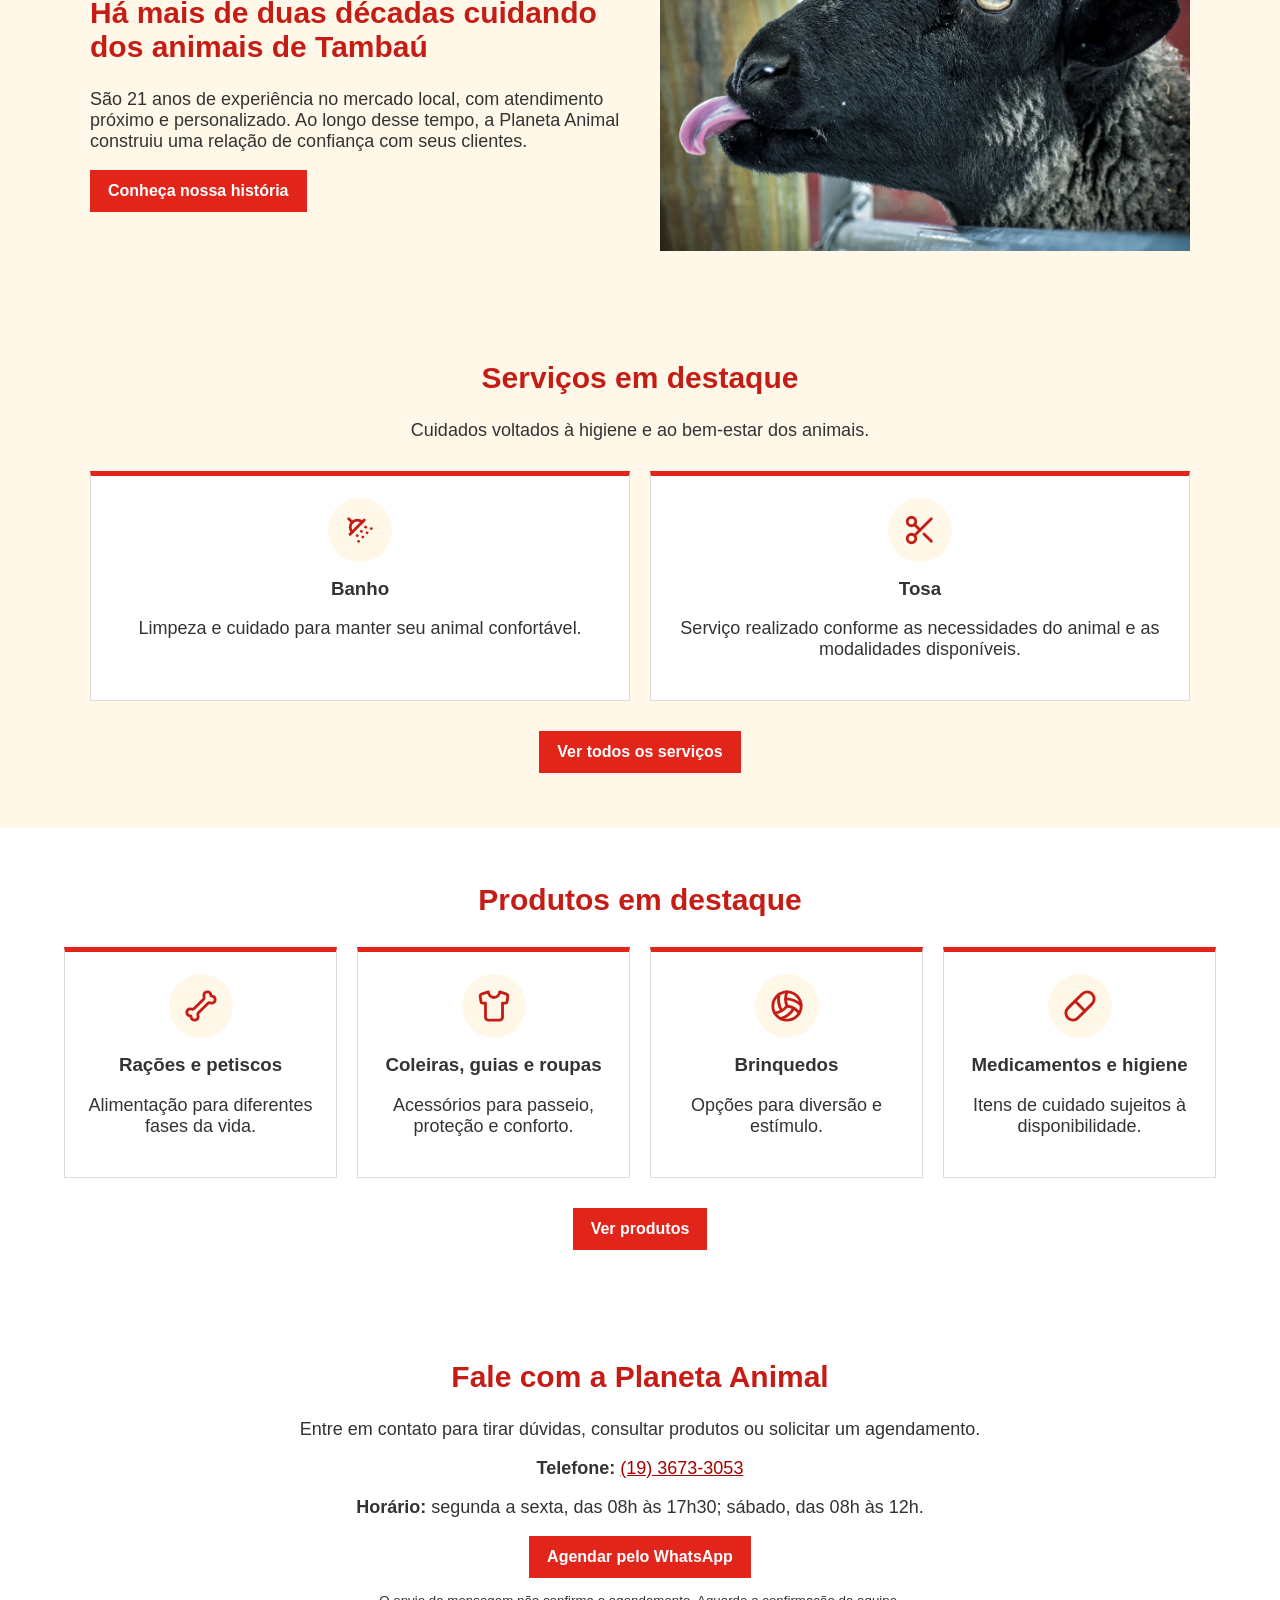
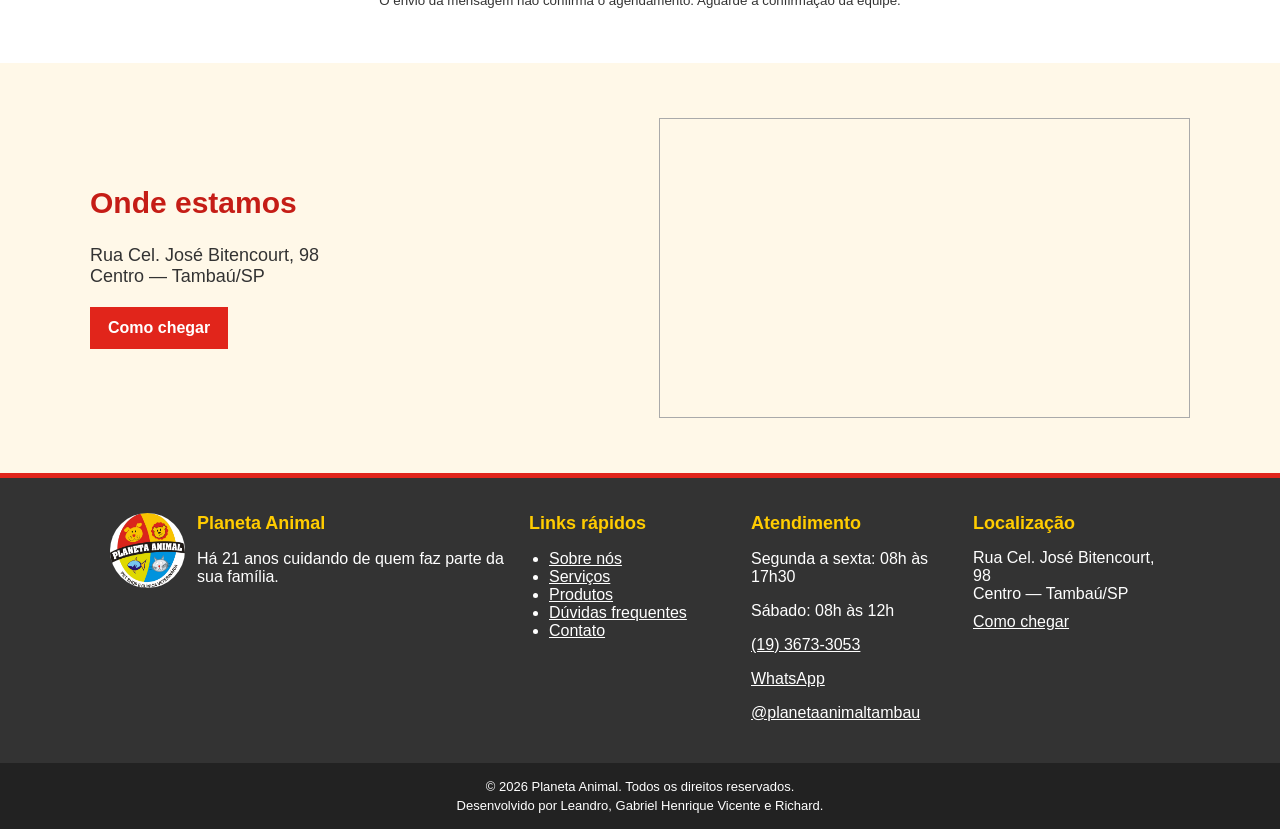
==== commit 63ccf171: "separando os arquivos .css" ====
--- a/html/index.html
+++ b/html/index.html
@@ -5,7 +5,8 @@
   <meta name="viewport" content="width=device-width, initial-scale=1.0">
   <meta name="description" content="Planeta Animal: pet shop, produtos, banho e tosa em Tambaú-SP.">
   <title>Início | Planeta Animal</title>
-  <link rel="stylesheet" href="../css/style.css">
+  <link rel="stylesheet" href="../css/base.css">
+  <link rel="stylesheet" href="../css/index.css">
   <script src="../js/main.js" defer></script>
 </head>
 <body>
--- a/css/base.css
+++ b/css/base.css
@@ -0,0 +1,165 @@
+/* Estilos compartilhados por todas as paginas. */
+* { box-sizing: border-box; }
+
+body {
+  min-height: 100vh;
+  margin: 0;
+  display: flex;
+  flex-direction: column;
+  background-color: #fff8e8;
+  color: #333;
+  font-family: Arial, sans-serif;
+}
+
+a { color: #a80000; }
+img { max-width: 100%; }
+.skip-link { position: absolute; left: -9999px; }
+.skip-link:focus { left: 10px; top: 10px; background: white; padding: 8px; }
+
+/* cabecalho */
+.site-header {
+  background-color: #e1251b;
+  border-bottom: 5px solid #ffcc00;
+}
+
+.header-container {
+  max-width: 1100px;
+  min-height: 90px;
+  margin: auto;
+  padding: 10px;
+  display: flex;
+  align-items: center;
+  gap: 20px;
+}
+
+.brand img {
+  width: 70px;
+  height: 70px;
+  border: 2px solid white;
+  border-radius: 50%;
+}
+
+.main-nav { margin-left: auto; }
+
+.nav-list {
+  display: flex;
+  gap: 5px;
+  margin: 0;
+  padding: 0;
+  list-style: none;
+}
+
+.nav-list a {
+  display: block;
+  padding: 8px 10px;
+  color: white;
+  font-weight: bold;
+  text-decoration: none;
+}
+
+.nav-list a:hover,
+.nav-list a[aria-current="page"] {
+  background-color: #ffcc00;
+  color: #222;
+}
+
+.whatsapp-button {
+  padding: 10px;
+  background-color: #20a354;
+  border: 2px solid white;
+  color: white;
+  font-weight: bold;
+  text-decoration: none;
+}
+
+.menu-toggle {
+  display: none;
+  padding: 7px;
+  background-color: #ffcc00;
+  border: 1px solid black;
+}
+
+.menu-toggle span {
+  display: block;
+  width: 25px;
+  height: 3px;
+  margin: 4px;
+  background-color: black;
+}
+
+/* conteudo das paginas */
+.page-content {
+  flex: 1;
+  width: 90%;
+  max-width: 1000px;
+  min-height: 400px;
+  margin: auto;
+  padding: 80px 20px;
+  text-align: center;
+}
+
+.page-content h1 {
+  color: #c51d16;
+  font-size: 40px;
+}
+
+.page-content p { font-size: 18px; }
+
+/* rodape */
+.site-footer {
+  padding-top: 25px;
+  background-color: #333;
+  border-top: 5px solid #e1251b;
+  color: white;
+}
+
+.footer-container {
+  max-width: 1100px;
+  margin: auto;
+  padding: 10px 20px 25px;
+  display: grid;
+  grid-template-columns: 2fr 1fr 1fr 1fr;
+  gap: 25px;
+}
+
+.footer-brand { display: flex; gap: 12px; }
+.footer-brand img { width: 75px; height: 75px; border-radius: 50%; }
+.site-footer h2 { margin-top: 0; color: #ffcc00; font-size: 18px; }
+.footer-section ul { padding-left: 20px; }
+.site-footer a { color: white; }
+.footer-section address { font-style: normal; }
+.footer-map-link { display: inline-block; margin-top: 10px; }
+
+.footer-bottom {
+  padding: 12px;
+  background-color: #222;
+  text-align: center;
+  font-size: 13px;
+}
+
+.footer-bottom p { margin: 4px; }
+
+/* Menu e rodape no celular. */
+@media (max-width: 800px) {
+  .header-container { flex-wrap: wrap; }
+  .menu-toggle { display: block; margin-left: auto; }
+
+  .main-nav {
+    display: none;
+    width: 100%;
+    margin: 0;
+    order: 4;
+  }
+
+  .main-nav.is-open { display: block; }
+  .nav-list { display: block; }
+  .nav-list a { border-bottom: 1px solid #ffcc00; }
+
+  .header-whatsapp {
+    order: 5;
+    width: 100%;
+    text-align: center;
+  }
+
+  .footer-container { grid-template-columns: 1fr; }
+}
--- a/css/index.css
+++ b/css/index.css
@@ -0,0 +1,293 @@
+/* Pagina inicial: carrossel, cards e secoes. */
+.home-page {
+    width: 100%;
+    max-width: none;
+    min-height: 0;
+    padding: 0;
+}
+
+section.slider{
+    position: relative;
+    width: 100%;
+    height: calc(100vh - 95px);
+    overflow: hidden;
+}
+
+.slider-content{
+    width: 400%;
+    height: 100%;
+    display: flex;
+}
+
+.slider-content input, .img-mobile{
+    display: none;
+}
+
+.slide-box{
+    position: relative;
+    width: 25%;
+    height: 100%;
+    transition: 1s;
+}
+
+.slide-box img{
+    width: 100%;
+    height: 100%;
+    display: block;
+    object-fit: cover;
+}
+
+.nav-manual, .nav-auto{
+    position: absolute;
+    bottom: 25px;
+    width: 100%;
+    display: flex;
+    justify-content: center;
+}
+
+.nav-manual .manual-btn, .nav-auto div{
+    border: 1px solid #ff0054;
+    padding: 10px;
+    border-radius: 50%;
+    cursor: pointer;
+    transition: 0.2s;
+}
+
+.nav-manual .manual-btn:not(:last-child), .nav-auto div:not(:last-child){
+    margin-right: 10px;
+}
+
+.nav-manual .manual-btn:hover{
+    background-color: #ff0054;
+}
+
+#radio1:checked ~ .nav-auto .auto-btn1, #radio2:checked ~ .nav-auto .auto-btn2, #radio3:checked ~ .nav-auto .auto-btn3, #radio4:checked ~ .nav-auto .auto-btn4{
+    background-color: #ff0054;
+}
+
+#radio1:checked ~ .primeiro{
+    margin-left: 0%;
+}
+
+#radio2:checked ~ .primeiro{
+    margin-left: -25%;
+}
+
+#radio3:checked ~ .primeiro{
+    margin-left: -50%;
+}
+
+#radio4:checked ~ .primeiro{
+    margin-left: -75%;
+}
+
+.slide-texto {
+    position: absolute;
+    top: 50%;
+    left: 8%;
+    width: 45%;
+    padding: 25px;
+    background-color: rgba(0, 0, 0, 0.65);
+    color: white;
+    text-align: left;
+    transform: translateY(-50%);
+}
+
+.slide-texto h1,
+.slide-texto h2 {
+    margin: 0 0 10px;
+    color: white;
+    font-size: 36px;
+}
+
+.slide-texto p {
+    margin-bottom: 20px;
+    font-size: 18px;
+}
+
+.slide-texto a,
+.home-button {
+    display: inline-block;
+    padding: 12px 18px;
+    background-color: #e1251b;
+    color: white;
+    font-weight: bold;
+    text-decoration: none;
+}
+
+.home-section {
+    width: 90%;
+    max-width: 1100px;
+    margin: 0 auto;
+    padding: 55px 0;
+    text-align: center;
+}
+
+.home-section h2 {
+    margin-top: 0;
+    color: #c51d16;
+    font-size: 30px;
+}
+
+.card-grid {
+    display: grid;
+    gap: 20px;
+    margin: 30px 0;
+}
+
+.categories-grid {
+    grid-template-columns: repeat(5, 1fr);
+}
+
+.two-columns {
+    grid-template-columns: repeat(2, 1fr);
+}
+
+.products-grid {
+    grid-template-columns: repeat(4, 1fr);
+}
+
+.home-card {
+    padding: 22px;
+    background-color: white;
+    border: 1px solid #ddd;
+    border-top: 5px solid #e1251b;
+}
+
+/* Icones SVG salvos na pasta assets/icons. */
+.card-icon {
+    display: flex;
+    align-items: center;
+    justify-content: center;
+    width: 64px;
+    height: 64px;
+    margin: 0 auto 16px;
+    border-radius: 50%;
+    background-color: #fff8e8;
+}
+
+.card-icon img {
+    display: block;
+    width: 34px;
+    height: 34px;
+}
+
+.home-card h3 {
+    margin-top: 0;
+}
+
+.home-card a {
+    font-weight: bold;
+}
+
+.tradition-section,
+.location-section {
+    display: flex;
+    align-items: center;
+    gap: 40px;
+    text-align: left;
+}
+
+.tradition-section div,
+.tradition-section img,
+.location-section div,
+.map-preview {
+    flex: 1;
+}
+
+.tradition-section img {
+    width: 50%;
+    max-height: 350px;
+    object-fit: cover;
+}
+
+.section-label {
+    color: #e1251b;
+    font-weight: bold;
+    text-transform: uppercase;
+}
+
+.products-section,
+.contact-call {
+    width: 100%;
+    max-width: none;
+    padding-right: 5%;
+    padding-left: 5%;
+    background-color: white;
+}
+
+.contact-call small {
+    display: block;
+    margin-top: 15px;
+}
+
+.location-section {
+    justify-content: space-between;
+}
+
+.location-section address {
+    margin-bottom: 20px;
+    font-style: normal;
+    font-size: 18px;
+}
+
+.map-preview {
+    width: 100%;
+    height: 300px;
+    border: 1px solid #aaa;
+}
+
+@media screen and (max-width: 900px) {
+    .img-desktop{
+        display: none;
+    }
+
+    .img-mobile{
+        display: block;
+    }
+
+    section.slider{
+        height: calc(100vh - 155px);
+        min-height: 350px;
+    }
+
+    .nav-auto, .nav-manual{
+        bottom: 15px;
+    }
+
+    .slide-texto {
+        left: 5%;
+        width: 90%;
+        padding: 18px;
+    }
+
+    .slide-texto h1,
+    .slide-texto h2 {
+        font-size: 26px;
+    }
+
+    .slide-texto p {
+        font-size: 16px;
+    }
+
+    .categories-grid,
+    .two-columns,
+    .products-grid {
+        grid-template-columns: 1fr;
+    }
+
+    .tradition-section,
+    .location-section {
+        display: block;
+        text-align: center;
+    }
+
+    .tradition-section img {
+        width: 100%;
+        margin-top: 25px;
+    }
+
+    .location-section .home-button {
+        margin-top: 20px;
+    }
+}
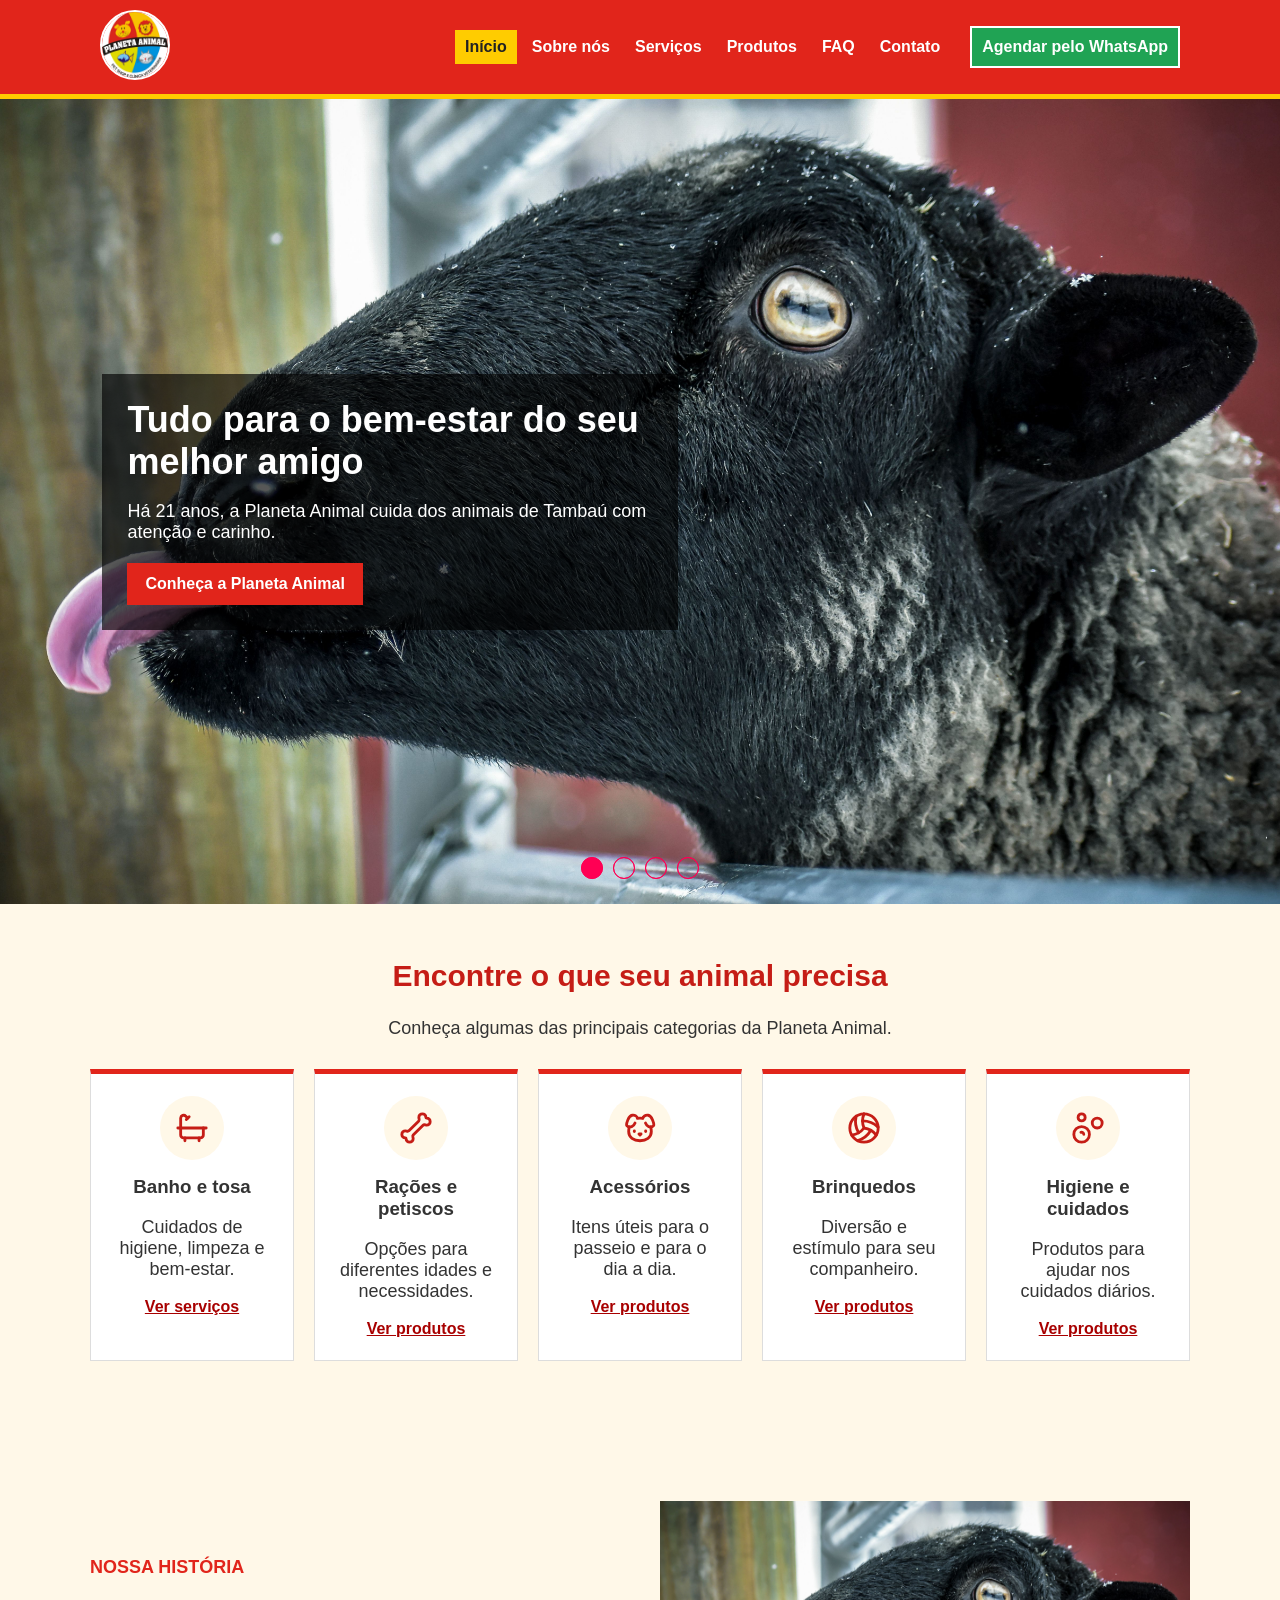
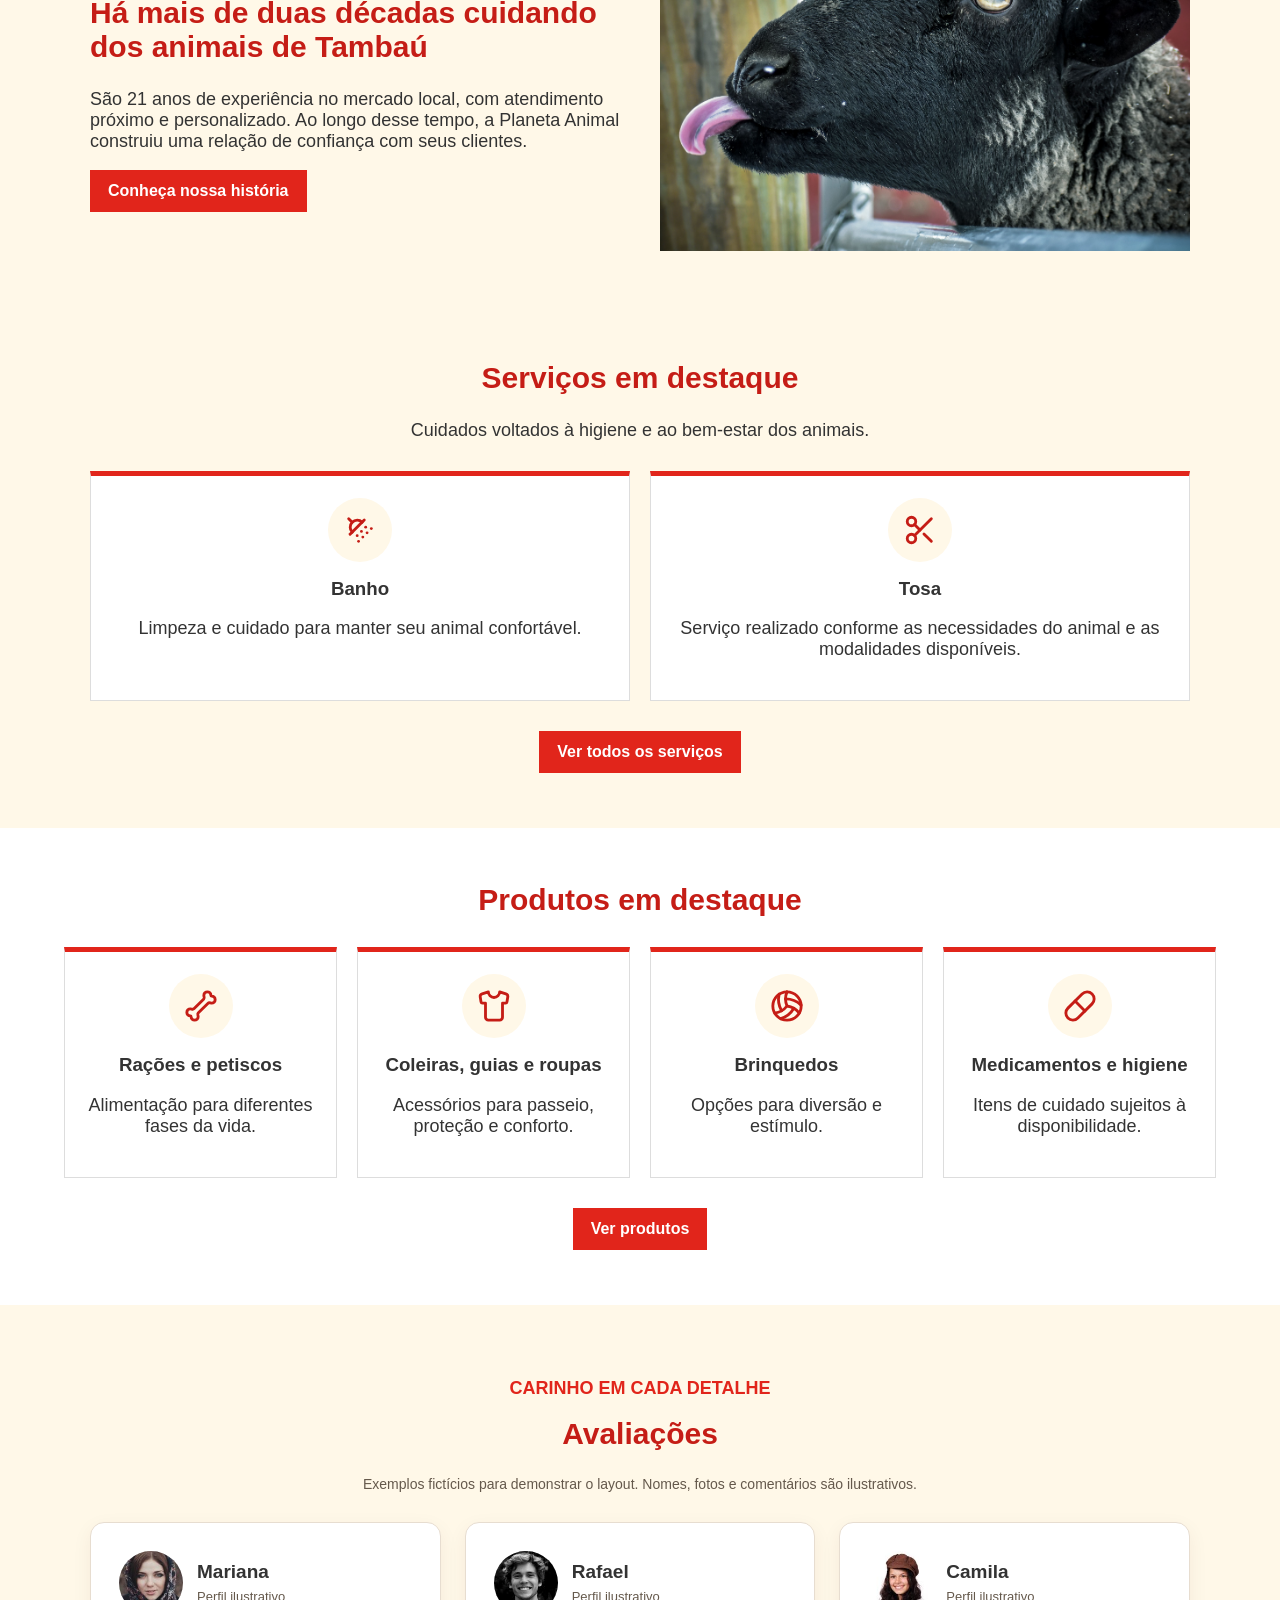
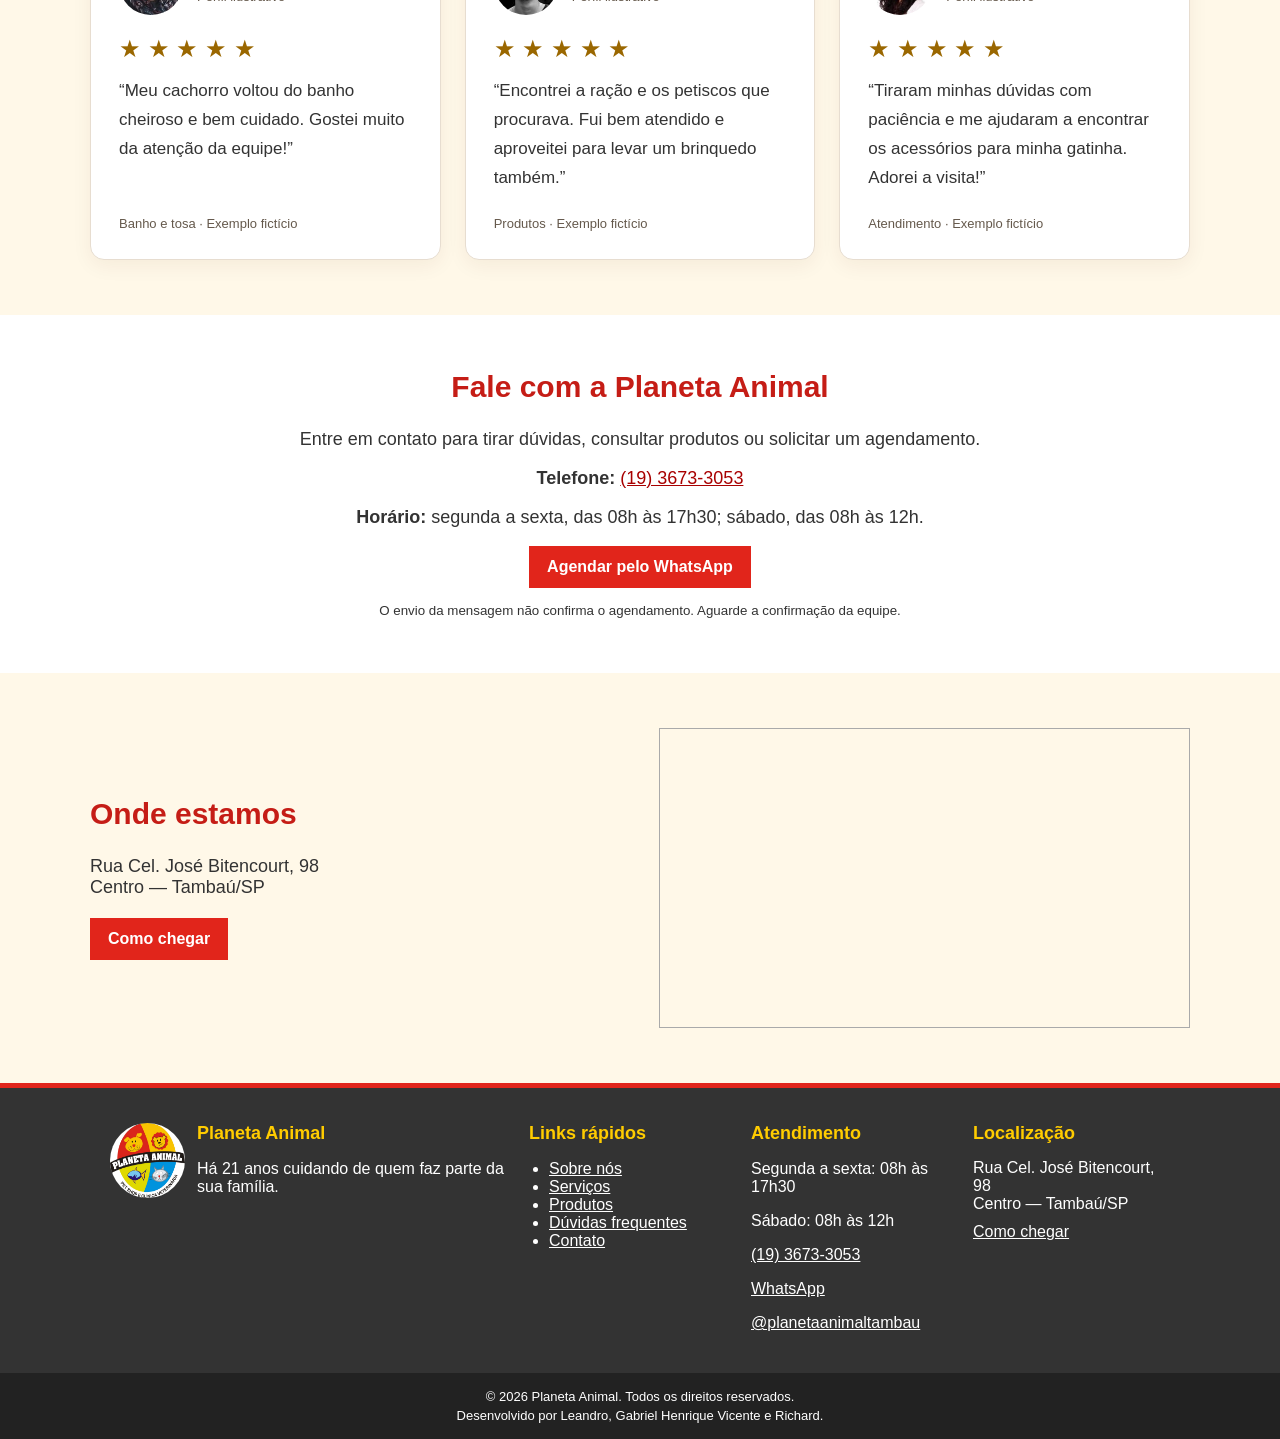
==== commit fb822011: "Avaliacoes 'provisorias' no index" ====
--- a/html/index.html
+++ b/html/index.html
@@ -148,6 +148,42 @@
       <a class="home-button" href="produtos.html">Ver produtos</a>
     </section>
 
+    <section class="home-section reviews-section" aria-labelledby="avaliacoes-title">
+      <p class="section-label">Carinho em cada detalhe</p>
+      <h2 id="avaliacoes-title">Avaliações</h2>
+      <p class="reviews-notice">Exemplos fictícios para demonstrar o layout. Nomes, fotos e comentários são ilustrativos.</p>
+      <!-- Substituir os exemplos por avaliacoes reais autorizadas antes de publicar. -->
+      <div class="reviews-grid">
+        <article class="review-card">
+          <div class="review-person">
+            <img src="../assets/images/avaliacoes/mariana.jpg" alt="" width="64" height="64" loading="lazy">
+            <div><h3>Mariana</h3><span>Perfil ilustrativo</span></div>
+          </div>
+          <p class="review-stars" aria-label="5 de 5 estrelas"><span aria-hidden="true">&#9733; &#9733; &#9733; &#9733; &#9733;</span></p>
+          <blockquote>“Meu cachorro voltou do banho cheiroso e bem cuidado. Gostei muito da atenção da equipe!”</blockquote>
+          <p class="review-topic">Banho e tosa · Exemplo fictício</p>
+        </article>
+        <article class="review-card">
+          <div class="review-person">
+            <img src="../assets/images/avaliacoes/rafael.jpg" alt="" width="64" height="64" loading="lazy">
+            <div><h3>Rafael</h3><span>Perfil ilustrativo</span></div>
+          </div>
+          <p class="review-stars" aria-label="5 de 5 estrelas"><span aria-hidden="true">&#9733; &#9733; &#9733; &#9733; &#9733;</span></p>
+          <blockquote>“Encontrei a ração e os petiscos que procurava. Fui bem atendido e aproveitei para levar um brinquedo também.”</blockquote>
+          <p class="review-topic">Produtos · Exemplo fictício</p>
+        </article>
+        <article class="review-card">
+          <div class="review-person">
+            <img src="../assets/images/avaliacoes/camila.jpg" alt="" width="64" height="64" loading="lazy">
+            <div><h3>Camila</h3><span>Perfil ilustrativo</span></div>
+          </div>
+          <p class="review-stars" aria-label="5 de 5 estrelas"><span aria-hidden="true">&#9733; &#9733; &#9733; &#9733; &#9733;</span></p>
+          <blockquote>“Tiraram minhas dúvidas com paciência e me ajudaram a encontrar os acessórios para minha gatinha. Adorei a visita!”</blockquote>
+          <p class="review-topic">Atendimento · Exemplo fictício</p>
+        </article>
+      </div>
+    </section>
+
     <section class="home-section contact-call" aria-labelledby="contato-title">
       <h2 id="contato-title">Fale com a Planeta Animal</h2>
       <p>Entre em contato para tirar dúvidas, consultar produtos ou solicitar um agendamento.</p>
--- a/css/index.css
+++ b/css/index.css
@@ -237,7 +237,34 @@
     border: 1px solid #aaa;
 }
 
+/* Avaliacoes ilustrativas da pagina inicial. */
+.reviews-section .reviews-notice { color: #65594c; font-size: 14px; }
+.reviews-grid {
+    display: grid;
+    grid-template-columns: repeat(3, minmax(0, 1fr));
+    gap: 24px;
+    margin-top: 30px;
+}
+.review-card {
+    display: flex;
+    flex-direction: column;
+    padding: 28px;
+    border: 1px solid #e7ddd0;
+    border-radius: 14px;
+    background-color: white;
+    box-shadow: 0 6px 20px rgba(80, 40, 20, .06);
+    text-align: left;
+}
+.review-person { display: flex; align-items: center; gap: 14px; }
+.review-person img { width: 64px; height: 64px; border-radius: 50%; object-fit: cover; }
+.review-person h3 { margin: 0 0 4px; font-size: 19px; }
+.review-person span { color: #65594c; font-size: 13px; }
+.review-card .review-stars { margin: 20px 0 14px; color: #9a6700; font-size: 24px; }
+.review-card blockquote { margin: 0 0 24px; font-size: 17px; line-height: 1.7; }
+.review-card .review-topic { margin: auto 0 0; color: #65594c; font-size: 13px; }
+
 @media screen and (max-width: 900px) {
+    .reviews-grid { grid-template-columns: 1fr; }
     .img-desktop{
         display: none;
     }
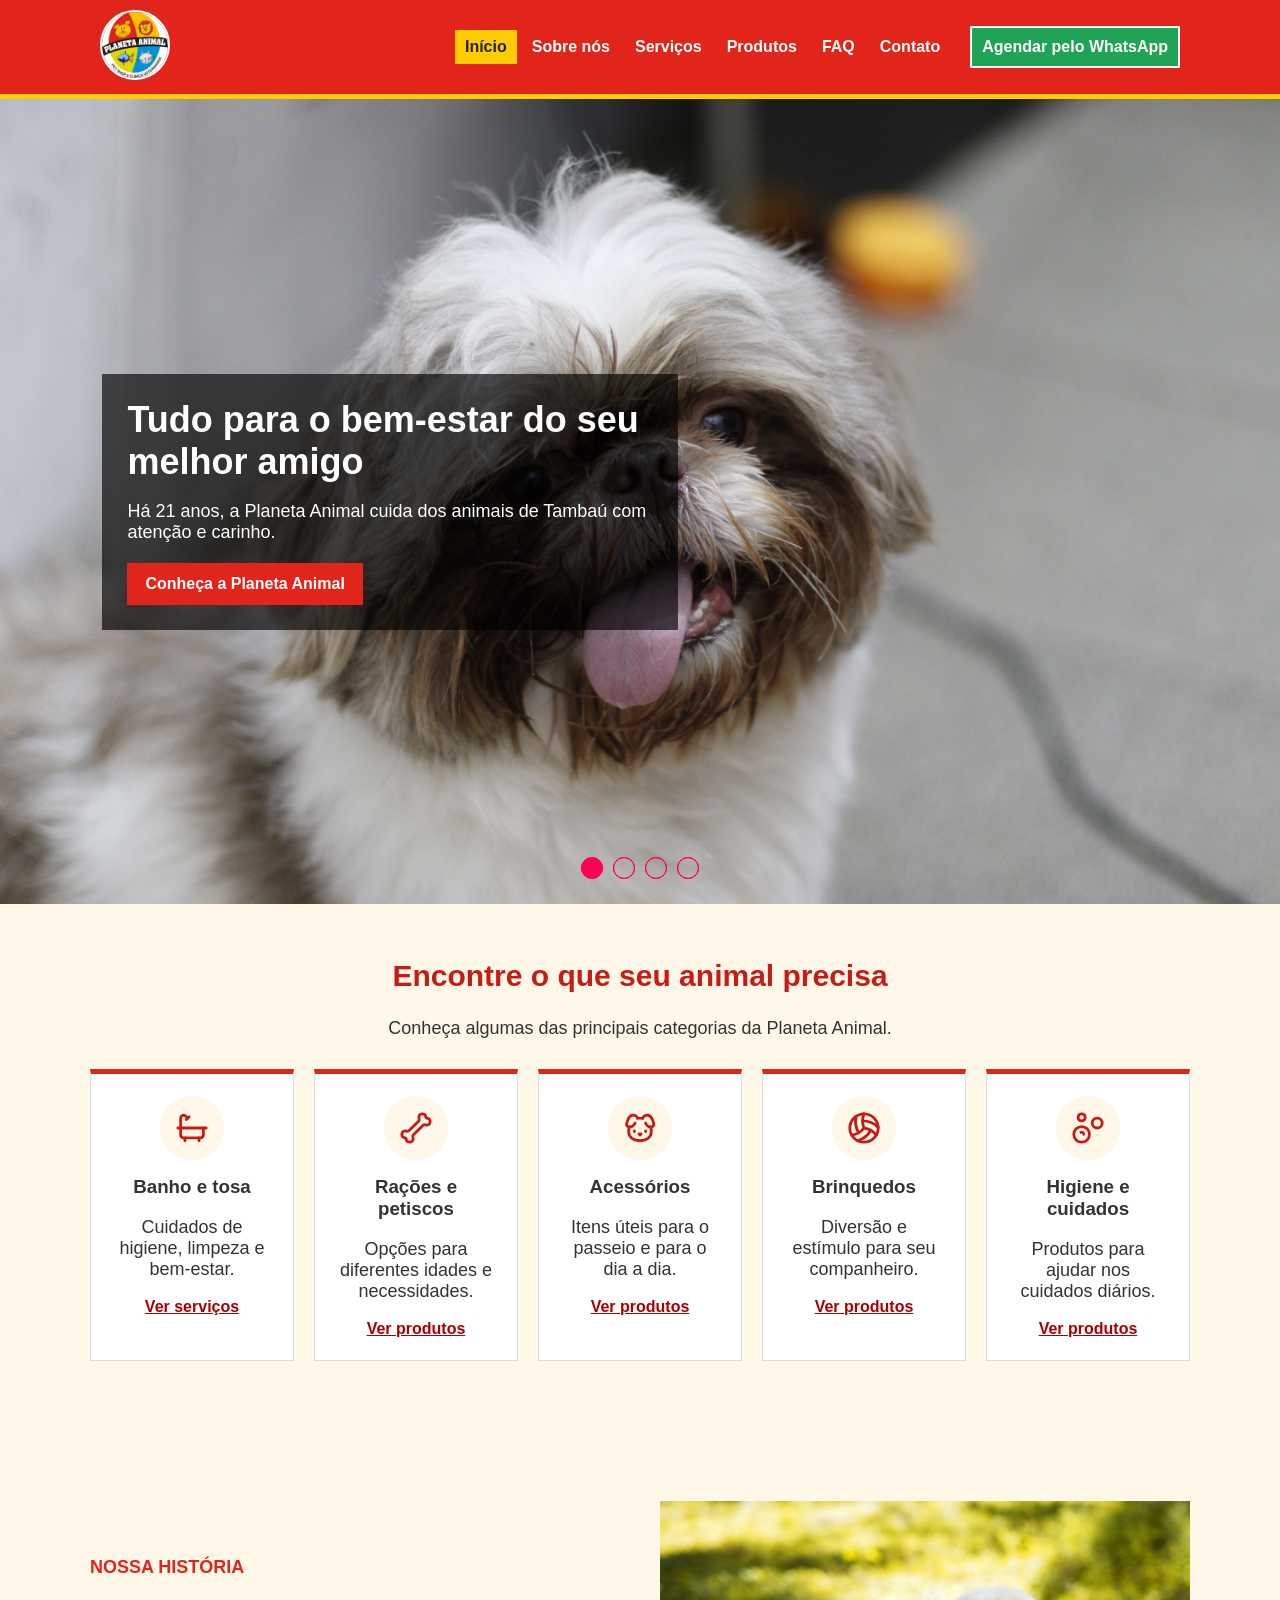
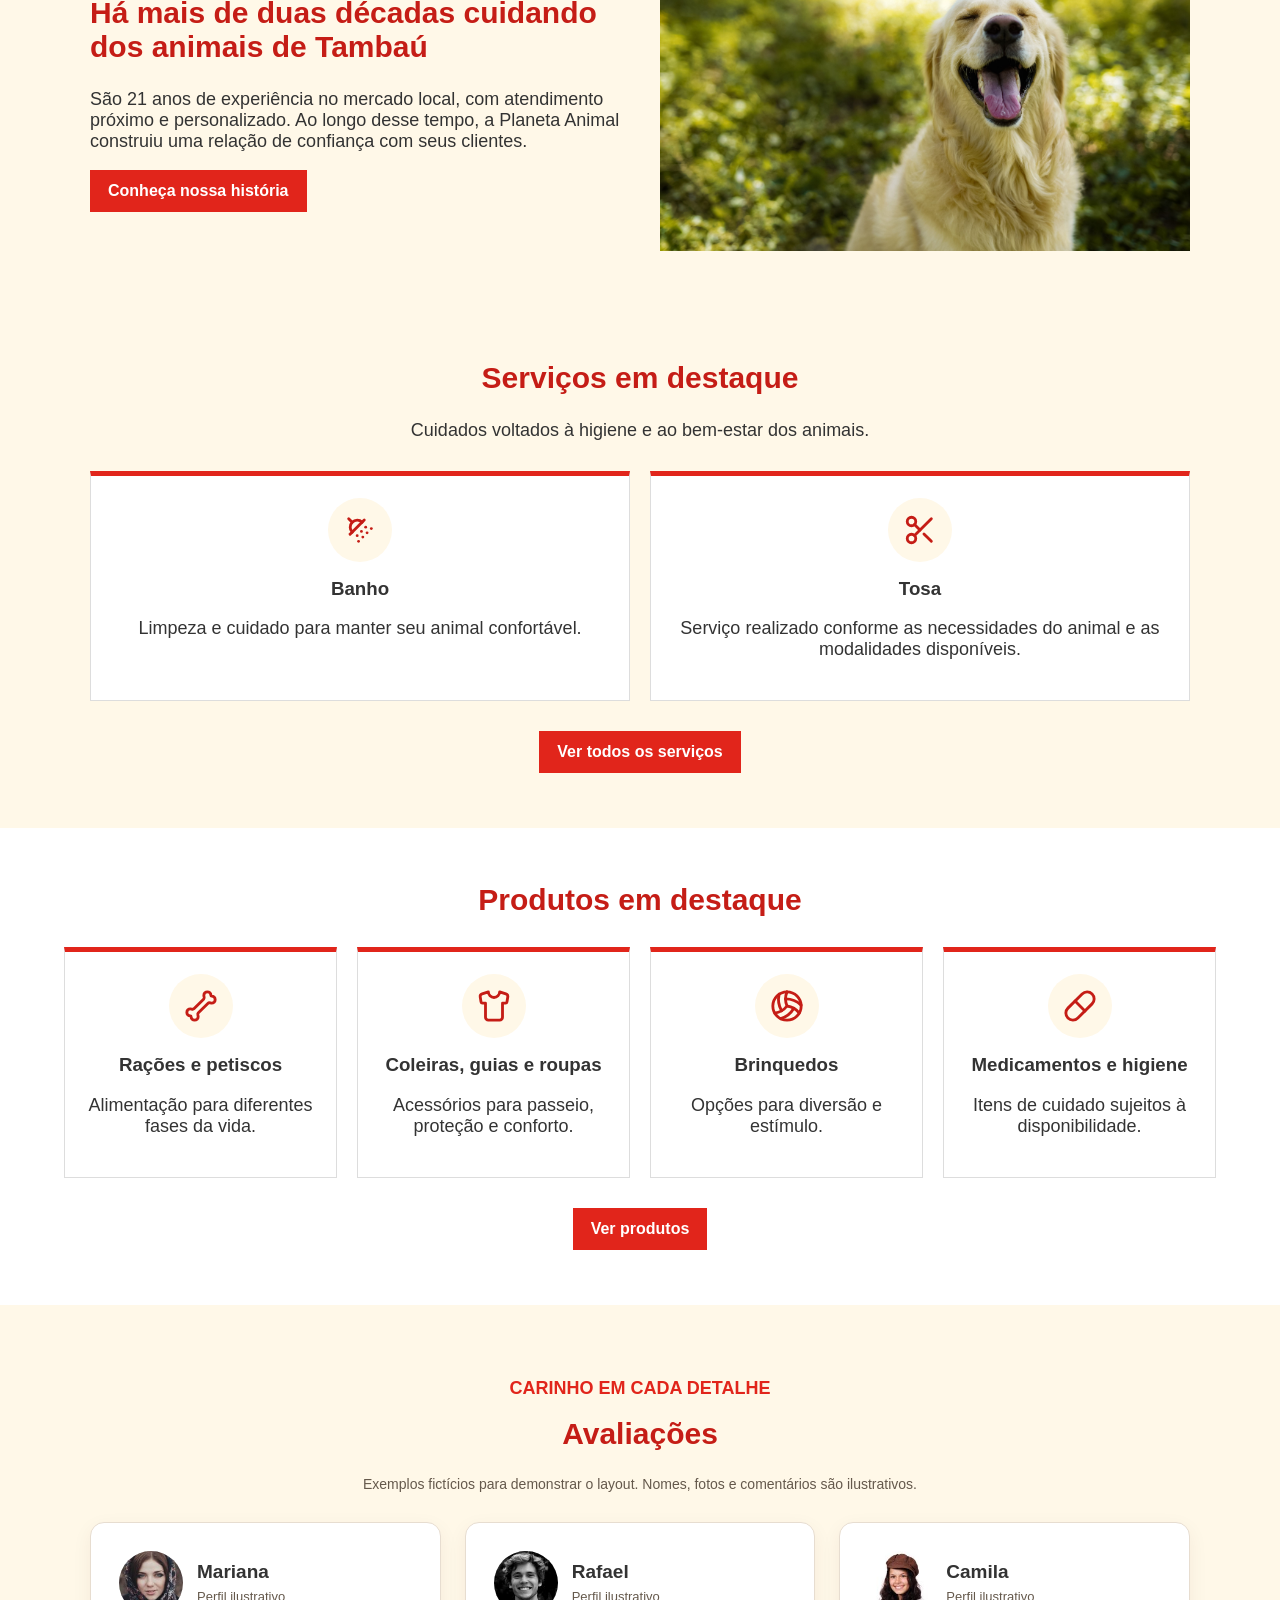
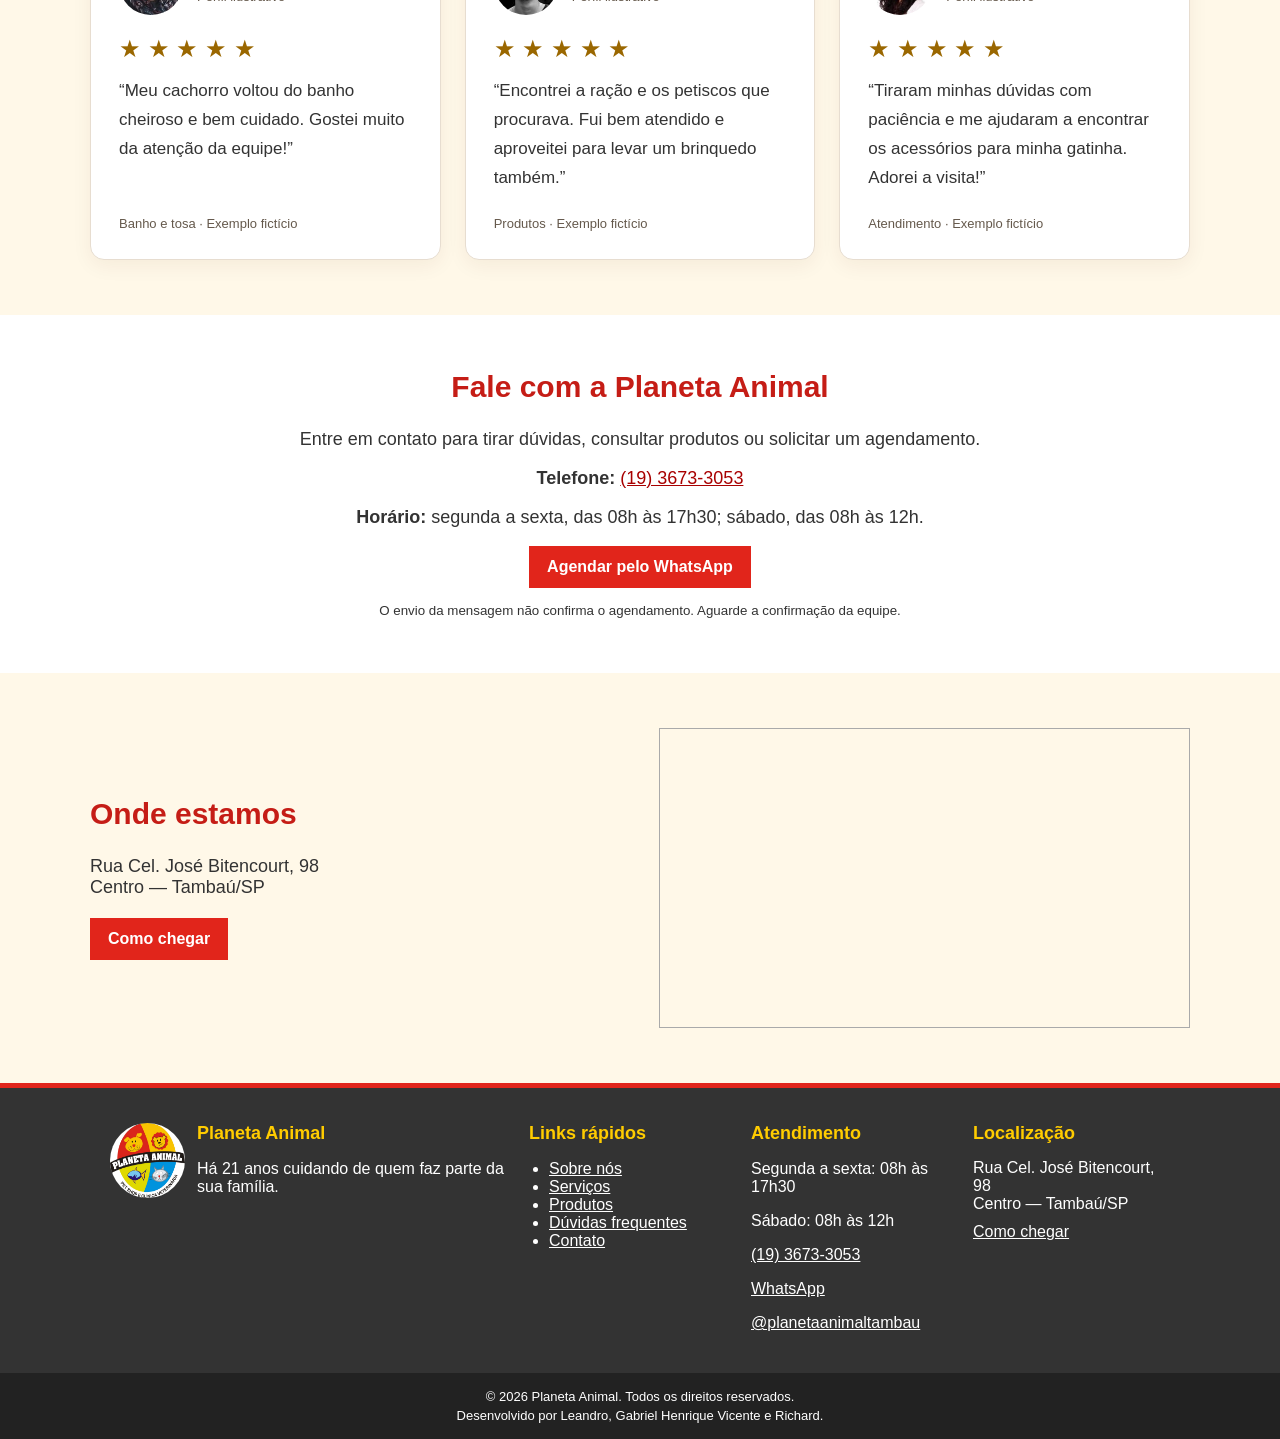
==== commit eab1f65c: "fotos do banner novas" ====
--- a/html/index.html
+++ b/html/index.html
@@ -49,8 +49,8 @@
             <input type="radio" name="btn-radio" id="radio4">
 
             <div class="slide-box primeiro">
-                <img class="img-desktop" src="../assets/images/slide-1.jpg" alt="slide 1">
-                <img class="img-mobile" src="../assets/images/slide-1.jpg" alt="slide 1">
+                <img class="img-desktop" src="../assets/images/banner-cachorro-1.jpg" alt="Cão de pelo branco e marrom">
+                <img class="img-mobile" src="../assets/images/banner-cachorro-1.jpg" alt="Cão de pelo branco e marrom">
                 <div class="slide-texto">
                   <h1>Tudo para o bem-estar do seu melhor amigo</h1>
                   <p>Há 21 anos, a Planeta Animal cuida dos animais de Tambaú com atenção e carinho.</p>
@@ -59,8 +59,8 @@
             </div>
 
             <div class="slide-box">
-                <img class="img-desktop" src="../assets/images/slide-2.jpg" alt="Cachorro da raça husky siberiano">
-                <img class="img-mobile" src="../assets/images/slide-2.jpg" alt="Cachorro da raça husky siberiano">
+                <img class="img-desktop" src="../assets/images/banner-cachorro-2.jpg" alt="Cão golden retriever sorrindo ao ar livre">
+                <img class="img-mobile" src="../assets/images/banner-cachorro-2.jpg" alt="Cão golden retriever sorrindo ao ar livre">
                 <div class="slide-texto">
                   <h2>Banho e tosa com cuidado</h2>
                   <p>Cuidados de higiene e bem-estar para deixar seu animal limpo e confortável.</p>
@@ -69,8 +69,8 @@
             </div>
 
             <div class="slide-box">
-                <img class="img-desktop" src="../assets/images/slide-2.jpg" alt="Cachorro da raça husky siberiano">
-                <img class="img-mobile" src="../assets/images/slide-2.jpg" alt="Cachorro da raça husky siberiano">
+                <img class="img-desktop" src="../assets/images/banner-gato-1.jpg" alt="Gato laranja deitado ao ar livre">
+                <img class="img-mobile" src="../assets/images/banner-gato-1.jpg" alt="Gato laranja deitado ao ar livre">
                 <div class="slide-texto">
                   <h2>Produtos para todas as fases</h2>
                   <p>Rações, petiscos, acessórios, brinquedos e itens de higiene.</p>
@@ -79,8 +79,8 @@
             </div>
 
             <div class="slide-box">
-                <img class="img-desktop" src="../assets/images/slide-1.jpg" alt="Atendimento da Planeta Animal">
-                <img class="img-mobile" src="../assets/images/slide-1.jpg" alt="Atendimento da Planeta Animal">
+                <img class="img-desktop" src="../assets/images/banner-gato-2.jpg" alt="Gato branco e laranja descansando">
+                <img class="img-mobile" src="../assets/images/banner-gato-2.jpg" alt="Gato branco e laranja descansando">
                 <div class="slide-texto">
                   <h2>Entre em contato com nossa equipe</h2>
                   <p>Atendimento de segunda a sexta, das 08h às 17h30, e sábado, das 08h às 12h.</p>
@@ -124,7 +124,7 @@
         <p>São 21 anos de experiência no mercado local, com atendimento próximo e personalizado. Ao longo desse tempo, a Planeta Animal construiu uma relação de confiança com seus clientes.</p>
         <a class="home-button" href="sobre.html">Conheça nossa história</a>
       </div>
-      <img src="../assets/images/slide-1.jpg" alt="Animal atendido pela Planeta Animal">
+      <img src="../assets/images/banner-cachorro-2.jpg" alt="Cão golden retriever sorrindo ao ar livre">
     </section>
 
     <section class="home-section" aria-labelledby="servicos-title">
--- a/css/index.css
+++ b/css/index.css
@@ -154,6 +154,24 @@
     border-top: 5px solid #e1251b;
 }
 
+/* Fotos usadas nos catálogos de serviços e produtos. */
+.card-img {
+    display: block;
+    width: calc(100% + 44px);
+    height: 220px;
+    margin: -22px -22px 18px;
+    object-fit: cover;
+}
+
+.product-catalog .home-card {
+    display: flex;
+    flex-direction: column;
+}
+
+.product-catalog .home-button {
+    margin-top: auto;
+}
+
 /* Icones SVG salvos na pasta assets/icons. */
 .card-icon {
     display: flex;
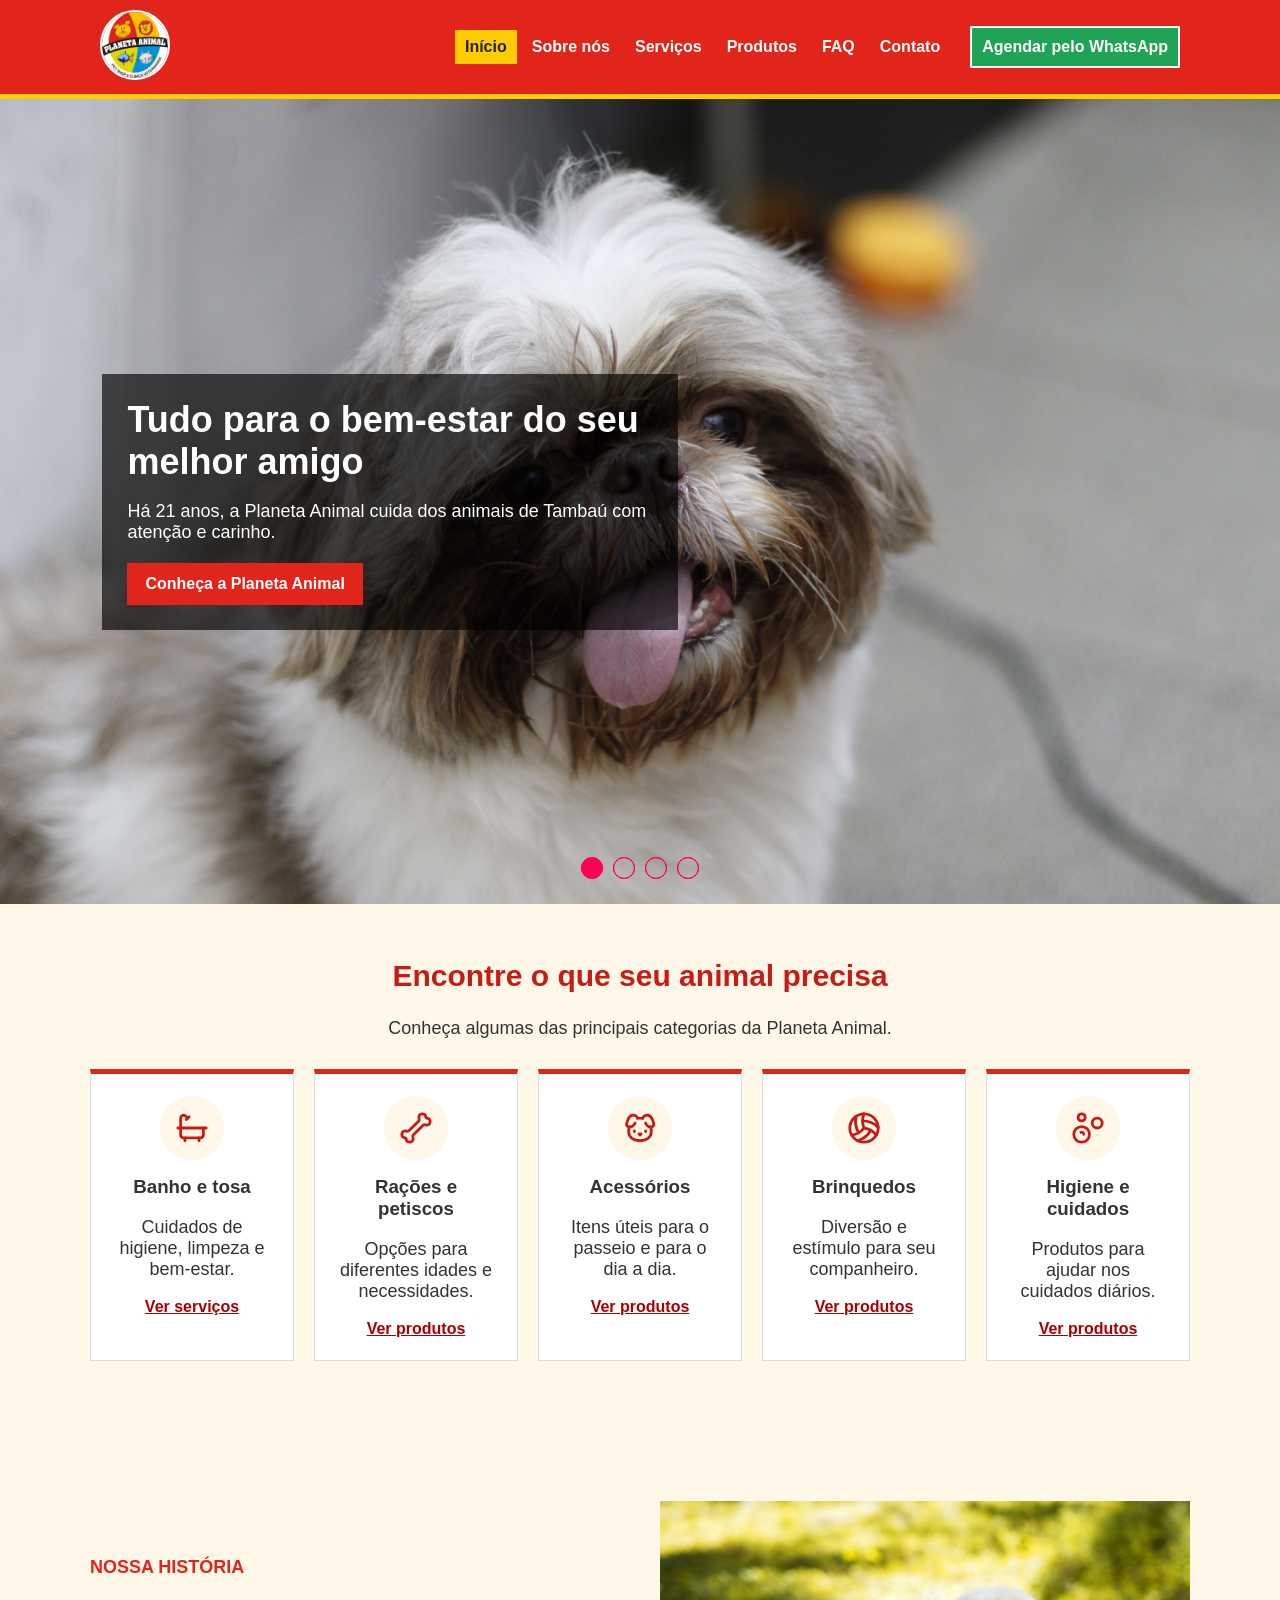
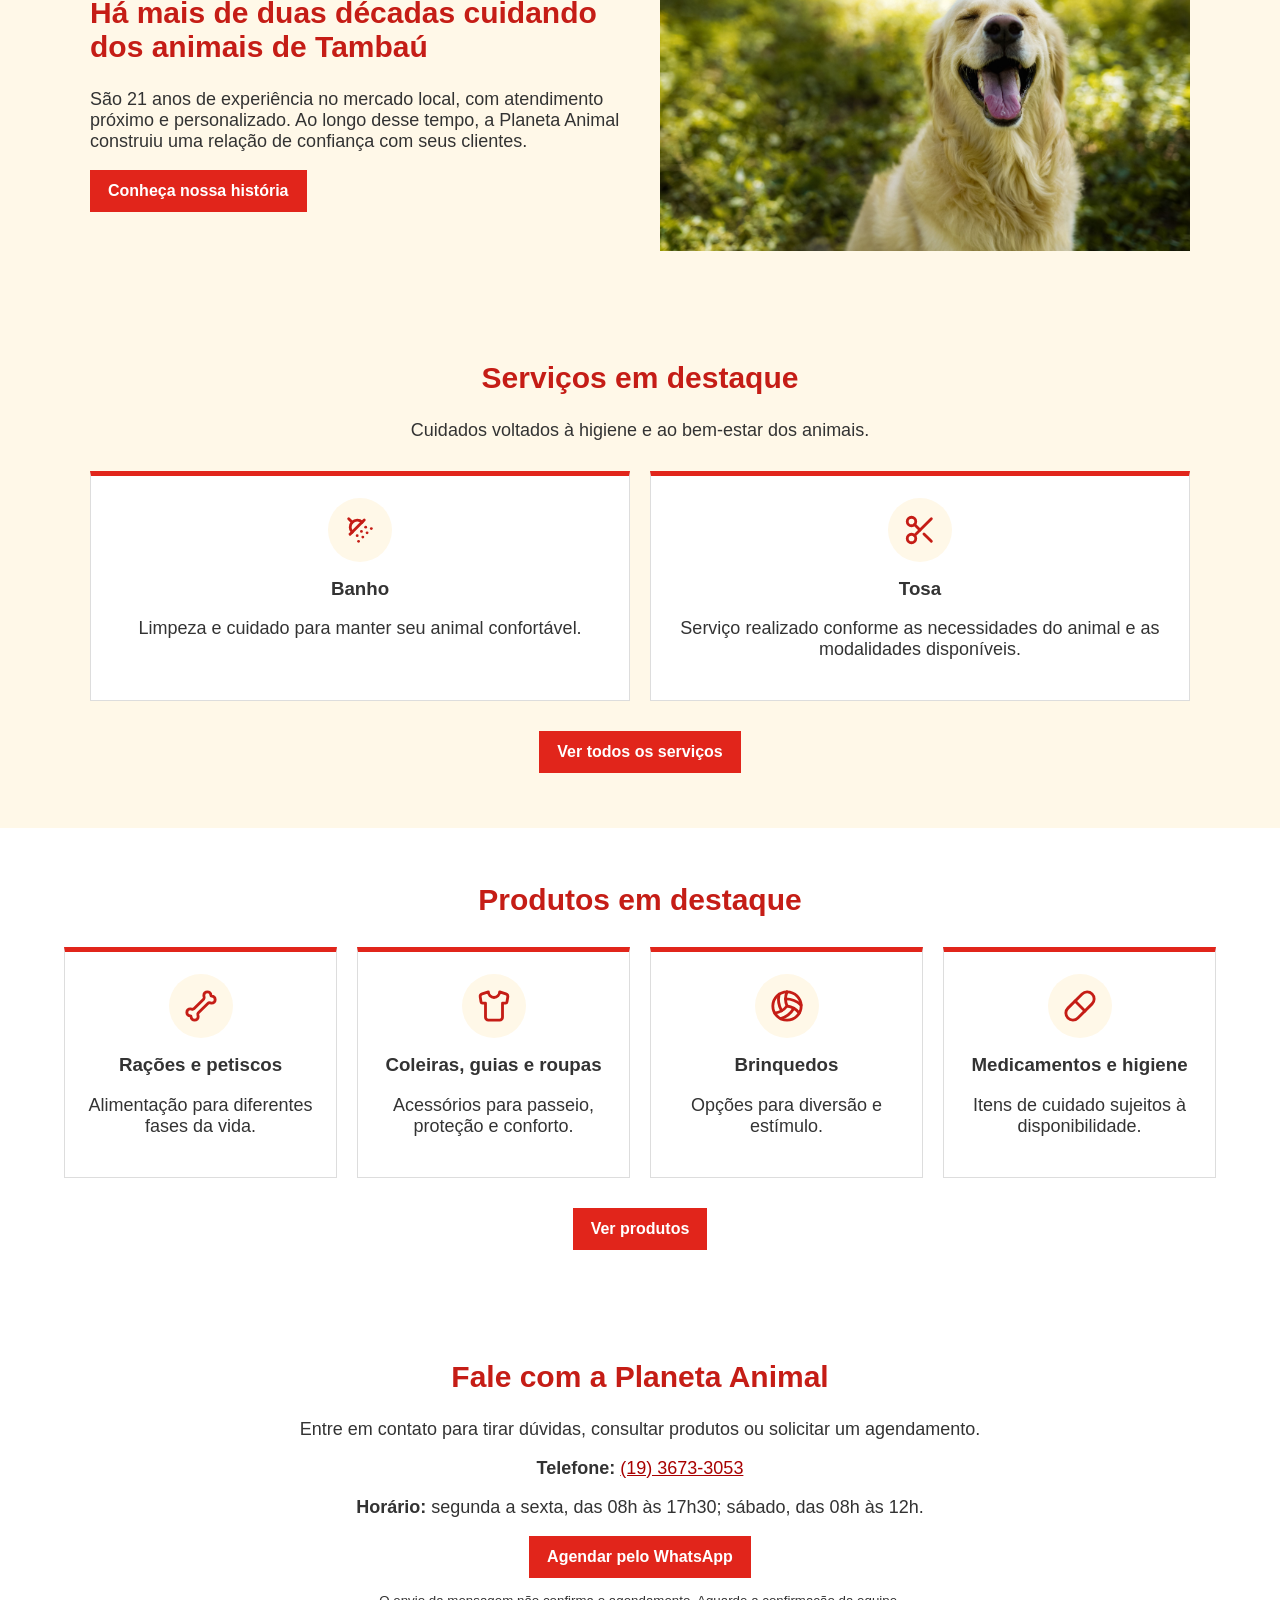
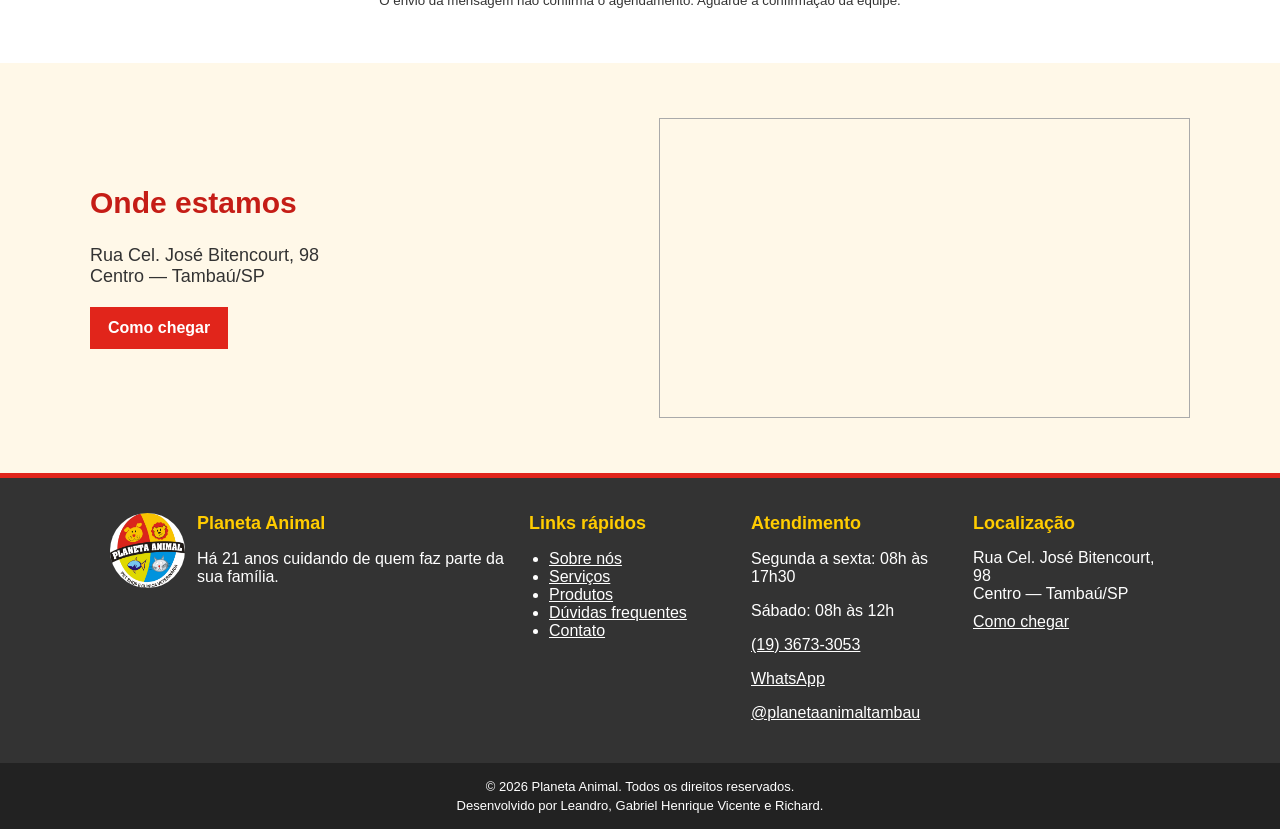
==== commit 9b60a7be: "index atualizado" ====
--- a/html/index.html
+++ b/html/index.html
@@ -148,11 +148,12 @@
       <a class="home-button" href="produtos.html">Ver produtos</a>
     </section>
 
+    <!--
     <section class="home-section reviews-section" aria-labelledby="avaliacoes-title">
       <p class="section-label">Carinho em cada detalhe</p>
       <h2 id="avaliacoes-title">Avaliações</h2>
       <p class="reviews-notice">Exemplos fictícios para demonstrar o layout. Nomes, fotos e comentários são ilustrativos.</p>
-      <!-- Substituir os exemplos por avaliacoes reais autorizadas antes de publicar. -->
+      Substituir os exemplos por avaliacoes reais autorizadas antes de publicar.
       <div class="reviews-grid">
         <article class="review-card">
           <div class="review-person">
@@ -184,6 +185,8 @@
       </div>
     </section>
 
+    -->
+
     <section class="home-section contact-call" aria-labelledby="contato-title">
       <h2 id="contato-title">Fale com a Planeta Animal</h2>
       <p>Entre em contato para tirar dúvidas, consultar produtos ou solicitar um agendamento.</p>
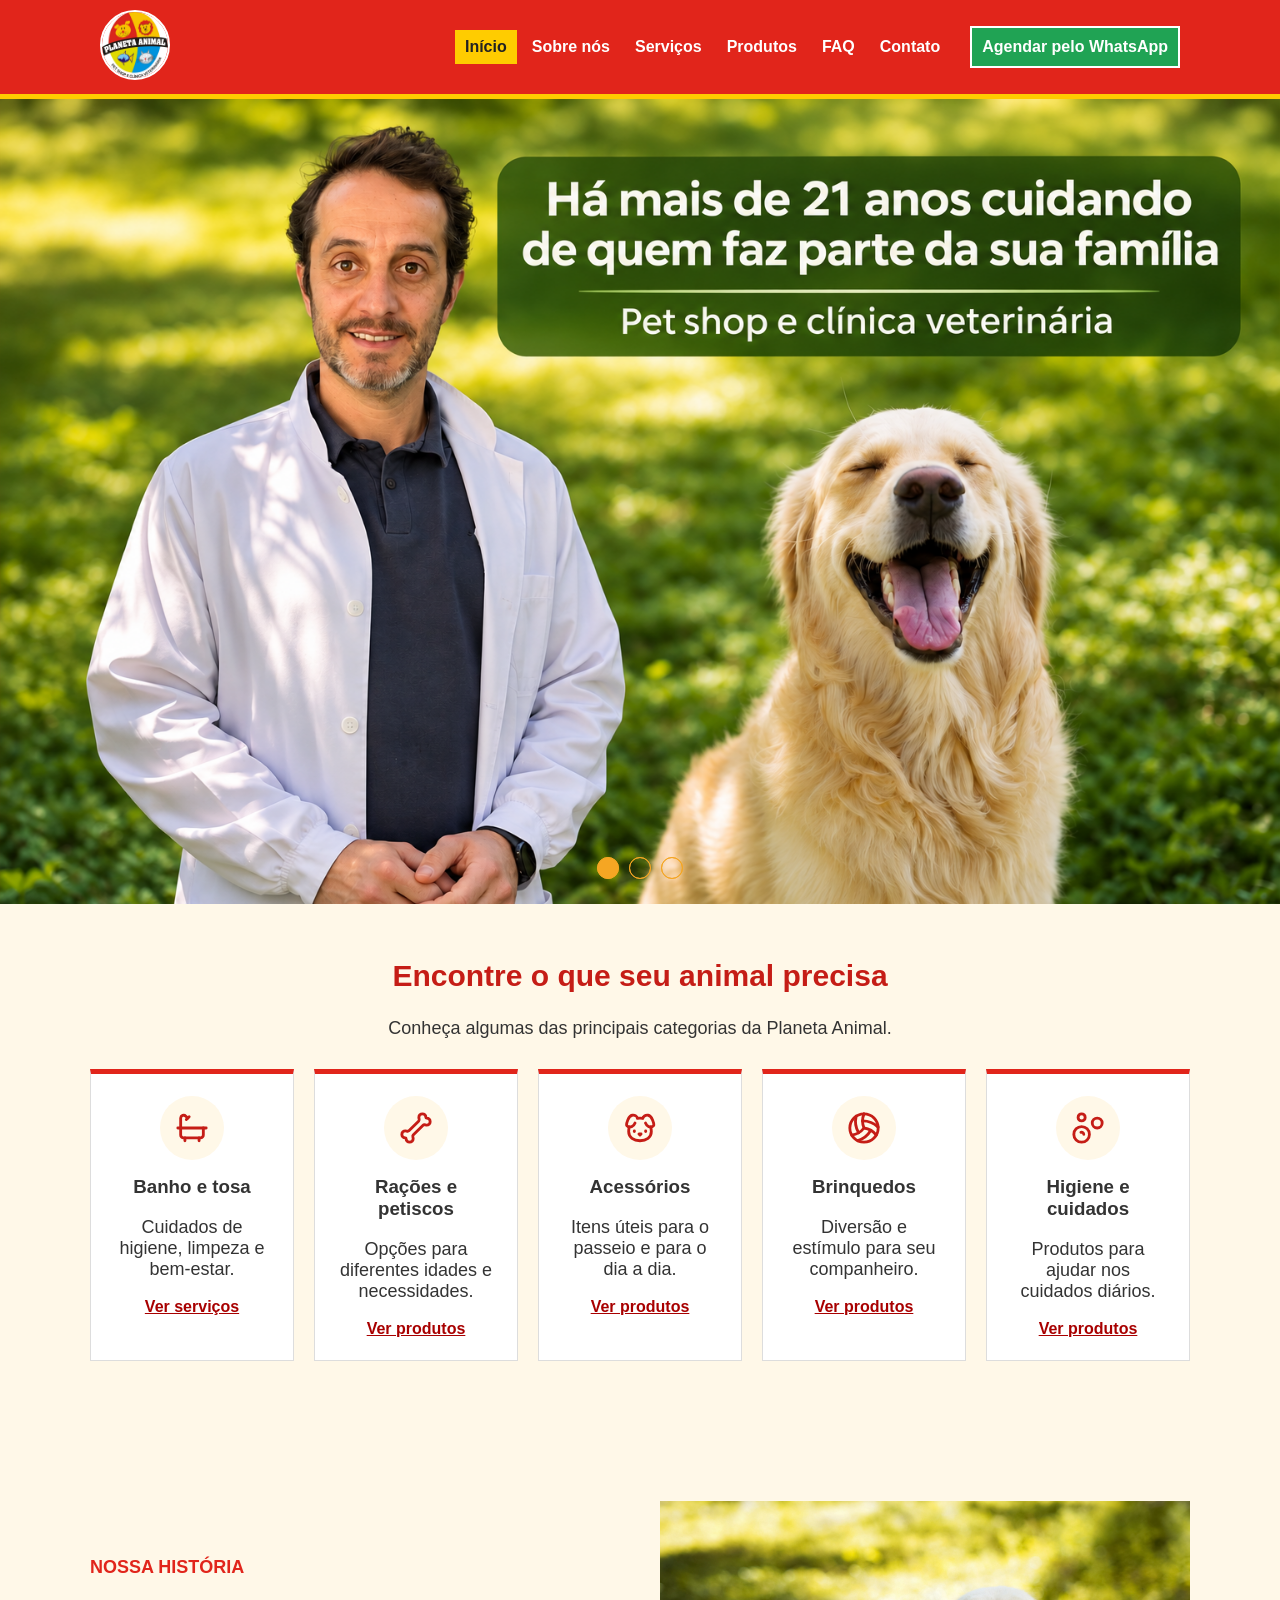
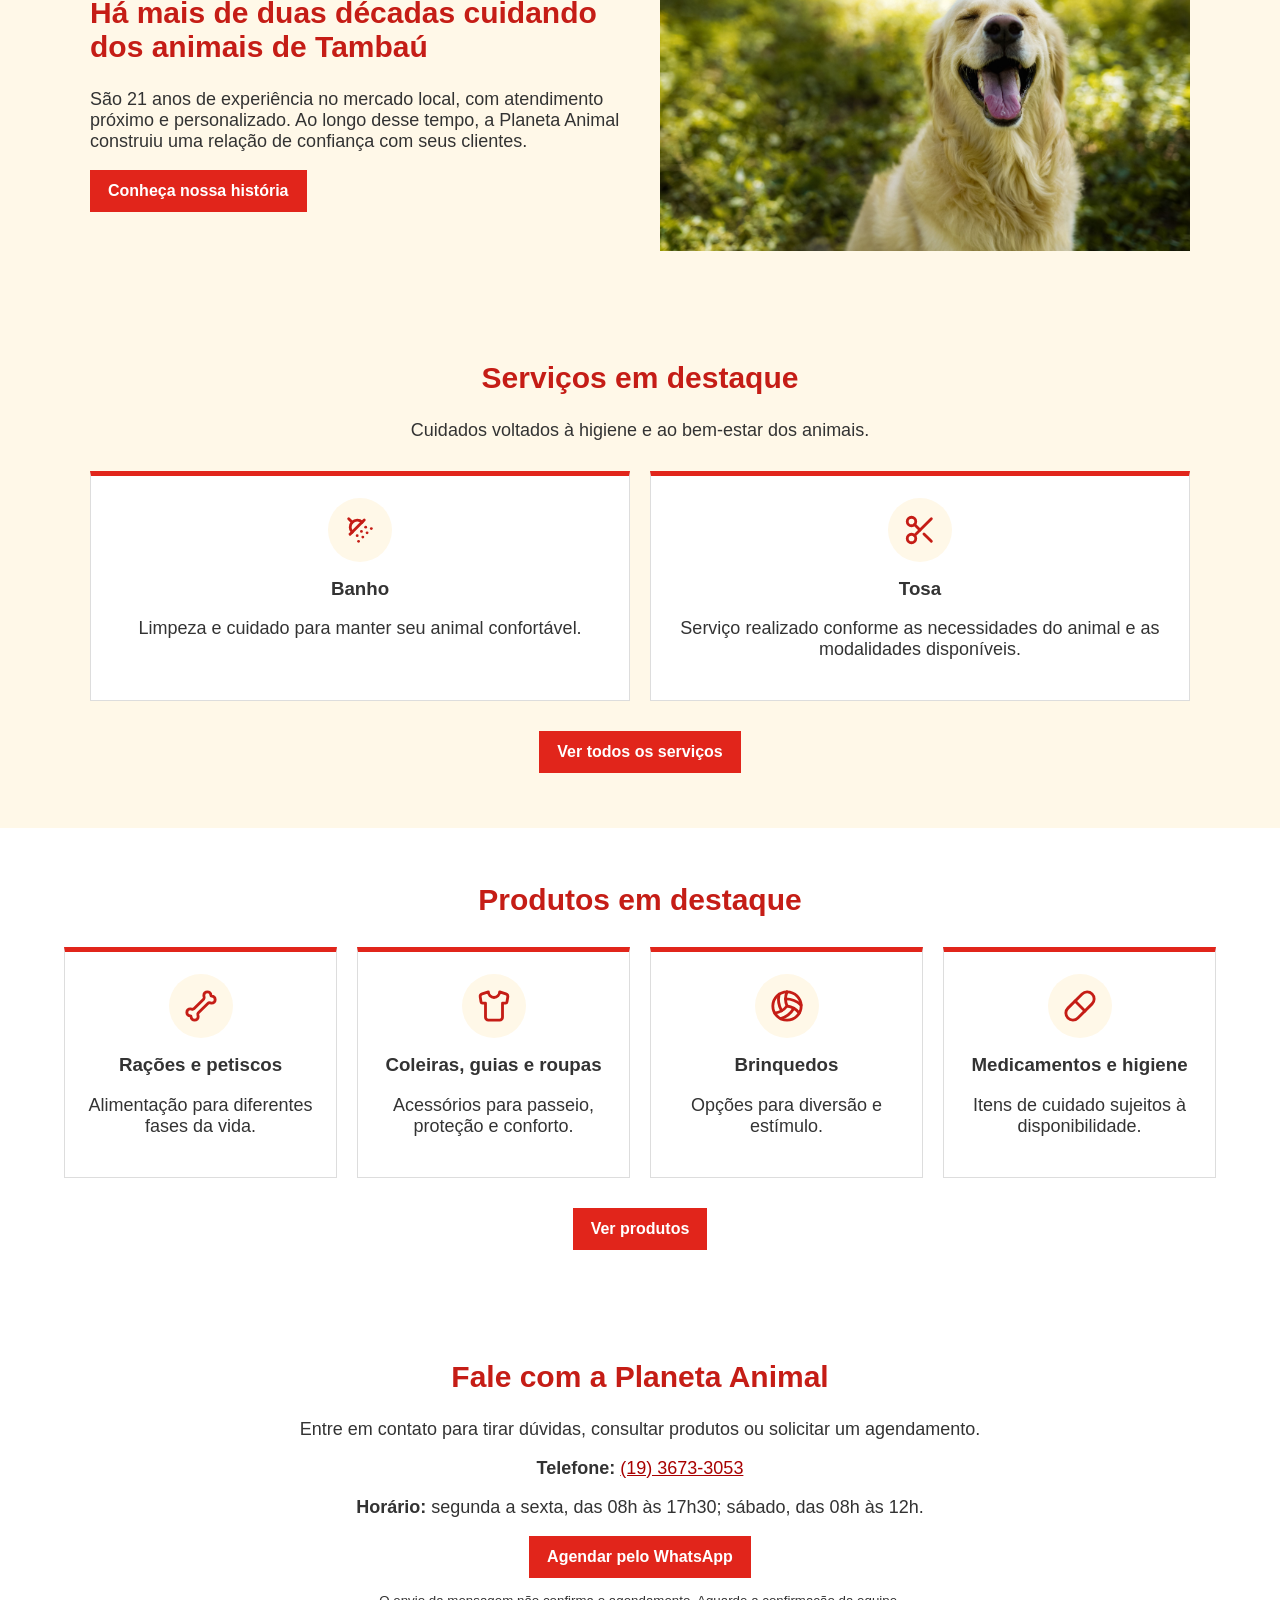
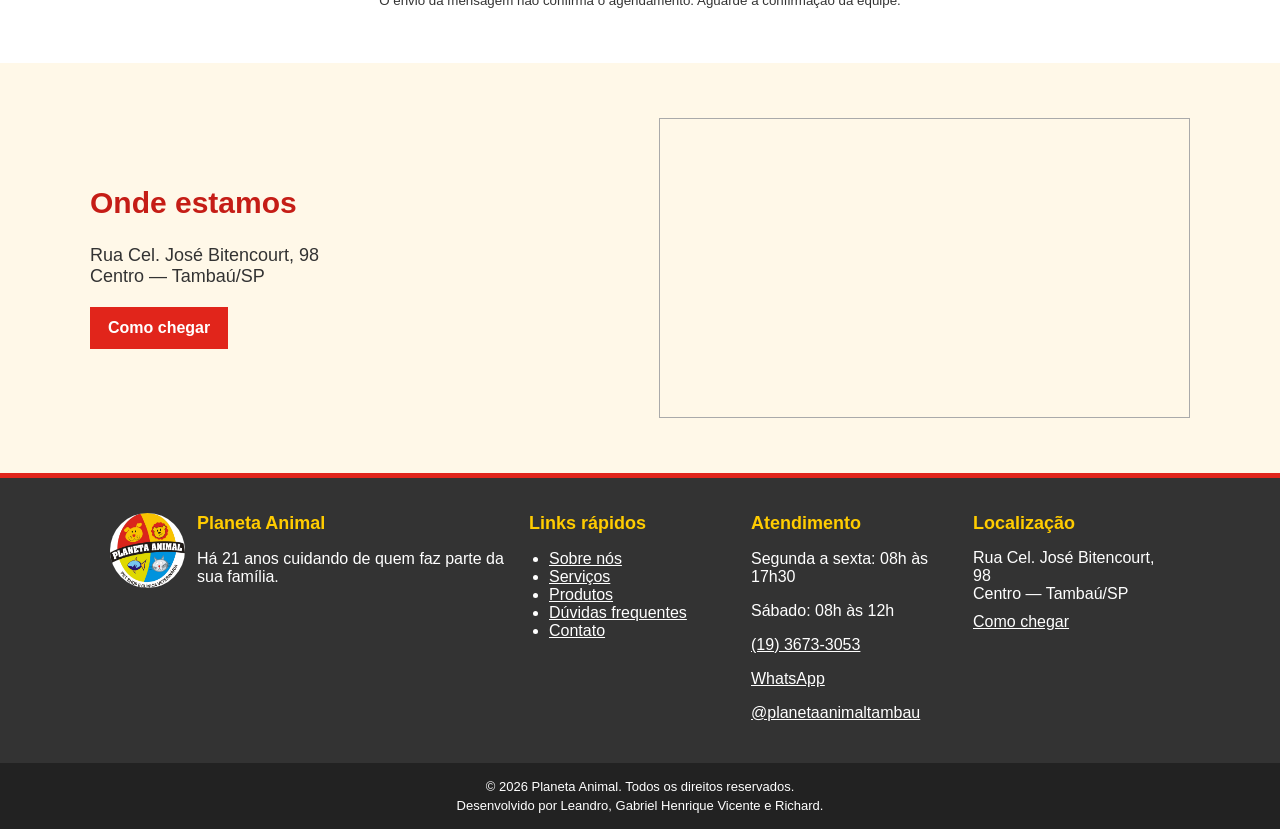
==== commit 750cfb62: "home com imagens novas" ====
--- a/html/index.html
+++ b/html/index.html
@@ -29,7 +29,7 @@
           <li><a href="contato.html">Contato</a></li>
         </ul>
       </nav>
-      <a class="whatsapp-button header-whatsapp" href="contato.html" aria-label="Agendar pelo WhatsApp — consulte o número na página de contato">Agendar pelo WhatsApp</a>
+      <a class="whatsapp-button header-whatsapp" href="https://api.whatsapp.com/send/?phone=551936733053&text&type=phone_number&app_absent=0" target="_blank" rel="noopener noreferrer" aria-label="Agendar pelo WhatsApp">Agendar pelo WhatsApp</a>
     </div>
   </header>
 
@@ -46,60 +46,32 @@
             <input type="radio" name="btn-radio" id="radio1" checked>
             <input type="radio" name="btn-radio" id="radio2">
             <input type="radio" name="btn-radio" id="radio3">
-            <input type="radio" name="btn-radio" id="radio4">
-
-            <div class="slide-box primeiro">
-                <img class="img-desktop" src="../assets/images/banner-cachorro-1.jpg" alt="Cão de pelo branco e marrom">
-                <img class="img-mobile" src="../assets/images/banner-cachorro-1.jpg" alt="Cão de pelo branco e marrom">
-                <div class="slide-texto">
-                  <h1>Tudo para o bem-estar do seu melhor amigo</h1>
-                  <p>Há 21 anos, a Planeta Animal cuida dos animais de Tambaú com atenção e carinho.</p>
-                  <a href="sobre.html">Conheça a Planeta Animal</a>
-                </div>
-            </div>
-
-            <div class="slide-box">
-                <img class="img-desktop" src="../assets/images/banner-cachorro-2.jpg" alt="Cão golden retriever sorrindo ao ar livre">
-                <img class="img-mobile" src="../assets/images/banner-cachorro-2.jpg" alt="Cão golden retriever sorrindo ao ar livre">
-                <div class="slide-texto">
-                  <h2>Banho e tosa com cuidado</h2>
-                  <p>Cuidados de higiene e bem-estar para deixar seu animal limpo e confortável.</p>
-                  <a href="servicos.html">Conheça nossos serviços</a>
-                </div>
-            </div>
-
-            <div class="slide-box">
-                <img class="img-desktop" src="../assets/images/banner-gato-1.jpg" alt="Gato laranja deitado ao ar livre">
-                <img class="img-mobile" src="../assets/images/banner-gato-1.jpg" alt="Gato laranja deitado ao ar livre">
-                <div class="slide-texto">
-                  <h2>Produtos para todas as fases</h2>
-                  <p>Rações, petiscos, acessórios, brinquedos e itens de higiene.</p>
-                  <a href="produtos.html">Conheça nossos produtos</a>
-                </div>
-            </div>
-
-            <div class="slide-box">
-                <img class="img-desktop" src="../assets/images/banner-gato-2.jpg" alt="Gato branco e laranja descansando">
-                <img class="img-mobile" src="../assets/images/banner-gato-2.jpg" alt="Gato branco e laranja descansando">
-                <div class="slide-texto">
-                  <h2>Entre em contato com nossa equipe</h2>
-                  <p>Atendimento de segunda a sexta, das 08h às 17h30, e sábado, das 08h às 12h.</p>
-                  <a href="contato.html">Falar pelo WhatsApp</a>
-                </div>
+
+            <div class="slide-box primeiro veterinario-slide">
+                <img class="img-desktop" src="../assets/images/banner-veterinario.png" alt="Dr. Leandro ao lado de um golden retriever">
+                <img class="img-mobile" src="../assets/images/banner-veterinario.png" alt="Dr. Leandro ao lado de um golden retriever">
+            </div>
+
+            <div class="slide-box veterinario-slide">
+                <img class="img-desktop" src="../assets/images/banner-veterinario-gato.png" alt="Dr. Leandro realizando atendimento veterinário em um gato">
+                <img class="img-mobile" src="../assets/images/banner-veterinario-gato.png" alt="Dr. Leandro realizando atendimento veterinário em um gato">
+            </div>
+
+            <div class="slide-box veterinario-slide">
+                <img class="img-desktop" src="../assets/images/banner-veterinario-caramelo.png" alt="Dr. Leandro cuidando do cão Caramelo">
+                <img class="img-mobile" src="../assets/images/banner-veterinario-caramelo.png" alt="Dr. Leandro cuidando do cão Caramelo">
             </div>
 
             <div class="nav-auto" aria-hidden="true">
                 <div class="auto-btn1"></div>
                 <div class="auto-btn2"></div>
                 <div class="auto-btn3"></div>
-                <div class="auto-btn4"></div>
             </div>
 
             <div class="nav-manual">
                 <label for="radio1" class="manual-btn" aria-label="Mostrar destaque 1"></label>
                 <label for="radio2" class="manual-btn" aria-label="Mostrar destaque 2"></label>
                 <label for="radio3" class="manual-btn" aria-label="Mostrar destaque 3"></label>
-                <label for="radio4" class="manual-btn" aria-label="Mostrar destaque 4"></label>
             </div>
 
         </div>
@@ -192,7 +164,7 @@
       <p>Entre em contato para tirar dúvidas, consultar produtos ou solicitar um agendamento.</p>
       <p><strong>Telefone:</strong> <a href="tel:+551936733053">(19) 3673-3053</a></p>
       <p><strong>Horário:</strong> segunda a sexta, das 08h às 17h30; sábado, das 08h às 12h.</p>
-      <a class="home-button" href="contato.html">Agendar pelo WhatsApp</a>
+      <a class="home-button" href="https://api.whatsapp.com/send/?phone=551936733053&text&type=phone_number&app_absent=0" target="_blank" rel="noopener noreferrer">Agendar pelo WhatsApp</a>
       <small>O envio da mensagem não confirma o agendamento. Aguarde a confirmação da equipe.</small>
     </section>
 
@@ -218,7 +190,7 @@
       </nav>
       <section class="footer-section">
         <h2>Atendimento</h2>
-        <p>Segunda a sexta: 08h às 17h30</p><p>Sábado: 08h às 12h</p><p><a href="tel:+551936733053">(19) 3673-3053</a></p><p><a href="contato.html">WhatsApp</a></p><p><a href="https://www.instagram.com/planetaanimaltambau" target="_blank" rel="noopener noreferrer">@planetaanimaltambau</a></p>
+        <p>Segunda a sexta: 08h às 17h30</p><p>Sábado: 08h às 12h</p><p><a href="tel:+551936733053">(19) 3673-3053</a></p><p><a href="https://api.whatsapp.com/send/?phone=551936733053&text&type=phone_number&app_absent=0" target="_blank" rel="noopener noreferrer">WhatsApp</a></p><p><a href="https://www.instagram.com/planetaanimaltambau" target="_blank" rel="noopener noreferrer">@planetaanimaltambau</a></p>
       </section>
       <section class="footer-section">
         <h2>Localização</h2>
--- a/css/index.css
+++ b/css/index.css
@@ -14,7 +14,7 @@
 }
 
 .slider-content{
-    width: 400%;
+    width: 300%;
     height: 100%;
     display: flex;
 }
@@ -25,7 +25,7 @@
 
 .slide-box{
     position: relative;
-    width: 25%;
+    width: 33.333333%;
     height: 100%;
     transition: 1s;
 }
@@ -37,6 +37,10 @@
     object-fit: cover;
 }
 
+.veterinario-slide img{
+    object-position: center top;
+}
+
 .nav-manual, .nav-auto{
     position: absolute;
     bottom: 25px;
@@ -46,7 +50,7 @@
 }
 
 .nav-manual .manual-btn, .nav-auto div{
-    border: 1px solid #ff0054;
+    border: 1px solid #f5a623;
     padding: 10px;
     border-radius: 50%;
     cursor: pointer;
@@ -58,11 +62,11 @@
 }
 
 .nav-manual .manual-btn:hover{
-    background-color: #ff0054;
-}
-
-#radio1:checked ~ .nav-auto .auto-btn1, #radio2:checked ~ .nav-auto .auto-btn2, #radio3:checked ~ .nav-auto .auto-btn3, #radio4:checked ~ .nav-auto .auto-btn4{
-    background-color: #ff0054;
+    background-color: #f5a623;
+}
+
+#radio1:checked ~ .nav-auto .auto-btn1, #radio2:checked ~ .nav-auto .auto-btn2, #radio3:checked ~ .nav-auto .auto-btn3{
+    background-color: #f5a623;
 }
 
 #radio1:checked ~ .primeiro{
@@ -70,16 +74,13 @@
 }
 
 #radio2:checked ~ .primeiro{
-    margin-left: -25%;
+    margin-left: -33.333333%;
 }
 
 #radio3:checked ~ .primeiro{
-    margin-left: -50%;
-}
-
-#radio4:checked ~ .primeiro{
-    margin-left: -75%;
-}
+    margin-left: -66.666667%;
+}
+
 
 .slide-texto {
     position: absolute;
